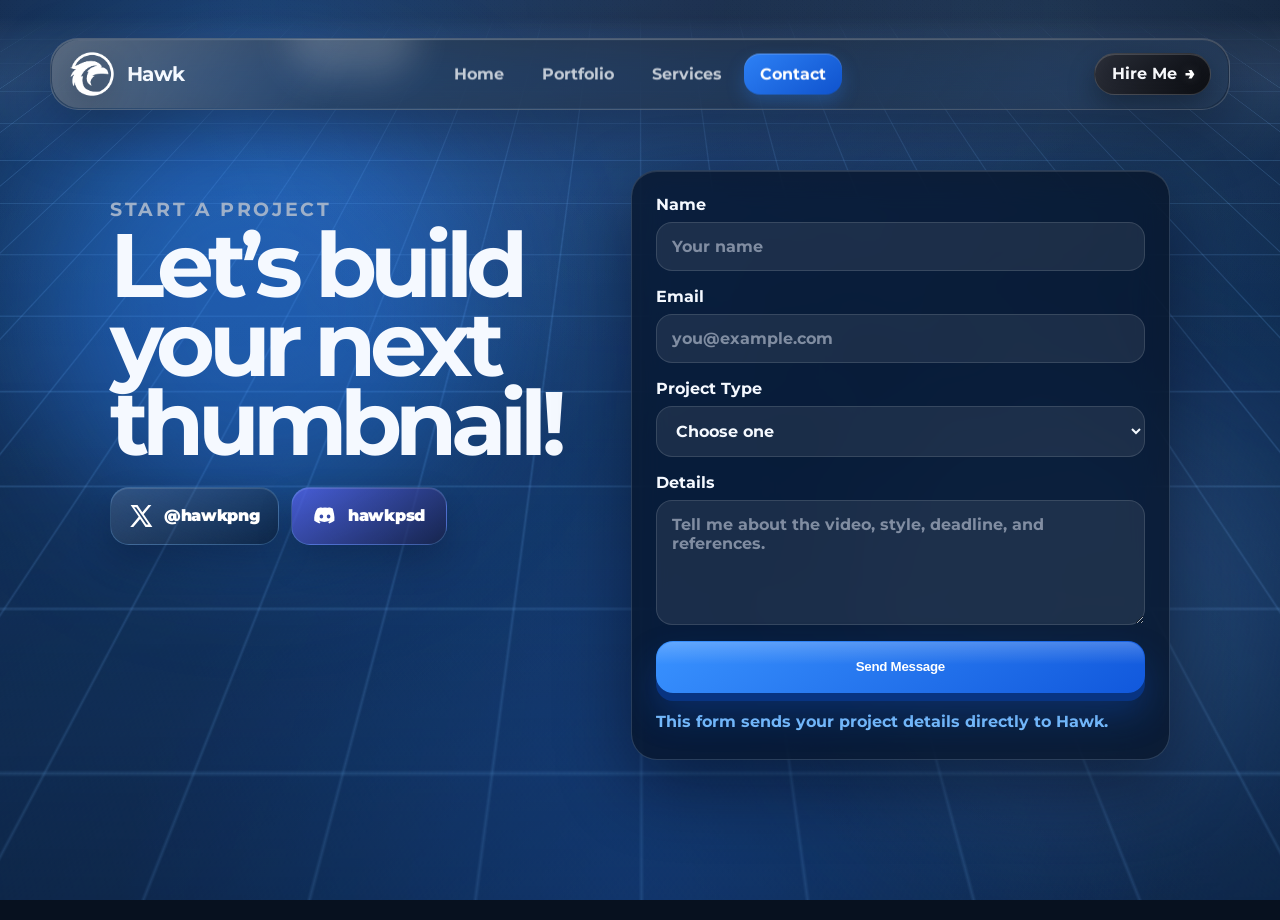
==== contact/index.html @ 8233f6b5 "Removed .html from links" ====
<!DOCTYPE html>
<html lang="en">
<head>
  <meta charset="UTF-8" />
  <meta name="viewport" content="width=device-width, initial-scale=1.0" />
  <title>Contact — Hawk</title>
  <link rel="preconnect" href="https://fonts.googleapis.com">
  <link rel="preconnect" href="https://fonts.gstatic.com" crossorigin>
  <link href="https://fonts.googleapis.com/css2?family=Montserrat:wght@700;800;900&display=swap" rel="stylesheet">
    <link rel="icon" type="image/png" sizes="32x32" href="/favicon.png" />
  <link rel="icon" href="/favicon.ico" />
  <link rel="apple-touch-icon" href="/apple-touch-icon.png" />
  <link rel="stylesheet" href="/styles.css" />
</head>
<body>
  <div class="grid-bg"><div class="grid-plane"></div><div class="glow glow-a"></div><div class="glow glow-b"></div></div>
  <header class="nav liquid-glass">
    <a href="/" class="brand"><span class="logo-shell"><img src="/hawk-logo.png" alt="Hawk logo"></span><span>Hawk</span></a>
    <nav class="nav-links"><a href="/">Home</a><a href="/portfolio/">Portfolio</a><a href="/services/">Services</a><a href="/contact/" class="active">Contact</a></nav>
    <a class="nav-hire" href="/contact/"><span>Hire Me</span><span class="nav-hire-arrow">→</span></a>
  </header>
  <main class="page page-enter narrow">
    <section class="contact-layout">
      <div class="page-heading contact-copy">
        <p class="eyebrow">Start a Project</p>
        <h1>Let’s build your next thumbnail!</h1>
        <p>Use the form, or contact me directly on Twitter/X or Discord. For faster project requests, include the video idea, deadline, references, and the thumbnail style you want.</p>
        <div class="social-actions icon-actions">
          <a class="social-btn icon-social social-handle twitter-btn" href="https://x.com/hawkpng" target="_blank" rel="noopener" aria-label="Open Hawk on X / Twitter: @hawkpng" title="@hawkpng">
            <svg class="app-icon" viewBox="0 0 24 24" aria-hidden="true"><path d="M14.7 10.3 22.4 1h-3.1l-6 7.2L8.5 1H1.6l8.1 11.8L1.2 23h3.1l6.8-8.1 5.4 8.1h6.9l-8.7-12.7Zm-2.4 2.9-1.3-1.9L5.2 3.3h2.1l4.7 6.7 1.3 1.8 6.1 8.8h-2.1l-5-7.4Z"/></svg>
            <span><span>@hawkpng</span></span>
          </a>
          <button class="social-btn icon-social social-handle discord-btn discord-copy" type="button" data-copy-discord="hawkpsd" aria-label="Copy Hawk Discord username: hawkpsd" title="hawkpsd">
            <svg class="app-icon" viewBox="0 0 24 24" aria-hidden="true"><path d="M19.7 4.6A17.4 17.4 0 0 0 15.4 3l-.2.4c1.5.4 2.2 1 2.2 1s-1.9-1-5.4-1-5.4 1-5.4 1 .8-.6 2.2-1L8.6 3a17.4 17.4 0 0 0-4.3 1.6C1.6 8.7.9 12.8 1.3 16.8A17.5 17.5 0 0 0 6.5 19.5l1.1-1.5c-.6-.2-1.2-.5-1.7-.9l.4-.3c3.3 1.5 6.9 1.5 10.1 0l.4.3c-.5.4-1.1.7-1.7.9l1.1 1.5a17.5 17.5 0 0 0 5.2-2.7c.5-4.7-.8-8.7-1.7-12.2ZM8.4 14.5c-1 0-1.8-.9-1.8-2s.8-2 1.8-2 1.8.9 1.8 2-.8 2-1.8 2Zm7.2 0c-1 0-1.8-.9-1.8-2s.8-2 1.8-2 1.8.9 1.8 2-.8 2-1.8 2Z"/></svg>
            <span><span class="social-label"><span>hawkpsd</span></span></span>
          </button>
        </div>
      </div>
      <form class="contact-form" action="https://formsubmit.co/haydenayotte1313@gmail.com" method="POST">
        <input type="hidden" name="_subject" value="New thumbnail project request from Hawk portfolio">
        <input type="hidden" name="_captcha" value="false">
        <input type="hidden" name="_template" value="table">
        <label>Name<input required name="name" type="text" placeholder="Your name"></label>
        <label>Email<input required name="email" type="email" placeholder="you@example.com"></label>
        <label>Project Type<select required name="project_type"><option value="">Choose one</option><option>Single thumbnail</option><option>Thumbnail pack</option><option>Monthly work</option></select></label>
        <label>Details<textarea required name="details" rows="5" placeholder="Tell me about the video, style, deadline, and references."></textarea></label>
        <button class="btn btn-primary" type="submit"><span>Send Message</span></button>
        <p class="form-note" id="formNote">This form sends your project details directly to Hawk.</p>
      </form>
    </section>
  </main>
  <script src="/script.js"></script>
</body>
</html>
---- styles.css ----
:root {
  --bg: #171b22;
  --bg-2: #20252e;
  --panel: rgba(35, 41, 52, 0.72);
  --panel-strong: rgba(29, 34, 43, 0.88);
  --blue: #2f86ff;
  --blue-light: #78b7ff;
  --blue-dark: #0f55d4;
  --text: #f6f8fb;
  --muted: #a8b2c3;
  --line: rgba(151, 195, 255, 0.14);
  --glass-line: rgba(255, 255, 255, 0.20);
  --shadow: 0 24px 70px rgba(0, 0, 0, 0.38);
}

* { box-sizing: border-box; }
html { scroll-behavior: smooth; }
body {
  margin: 0;
  min-height: 100vh;
  font-family: "Coolvetica", "Space Grotesk", "Helvetica Neue", Arial, sans-serif;
  color: var(--text);
  background: var(--bg);
  overflow-x: hidden;
}

a { color: inherit; text-decoration: none; }

.grid-bg {
  position: fixed;
  inset: 0;
  z-index: -3;
  overflow: hidden;
  background:
    radial-gradient(circle at 18% 12%, rgba(47,134,255,.26), transparent 30%),
    radial-gradient(circle at 82% 8%, rgba(120,183,255,.12), transparent 24%),
    linear-gradient(180deg, #222831 0%, #171b22 50%, #11141a 100%);
}
.grid-bg::after {
  content: "";
  position: absolute;
  inset: 0;
  background: radial-gradient(circle at 50% 0%, rgba(255,255,255,.10), transparent 45%);
  pointer-events: none;
}
.grid-plane {
  position: absolute;
  left: -20%;
  right: -20%;
  top: 8%;
  height: 120vh;
  transform: perspective(760px) rotateX(61deg) translateY(-12%);
  transform-origin: top;
  background-image:
    linear-gradient(rgba(120, 183, 255, .16) 1.5px, transparent 1.5px),
    linear-gradient(90deg, rgba(120, 183, 255, .16) 1.5px, transparent 1.5px);
  background-size: 56px 56px;
  filter: drop-shadow(0 22px 16px rgba(47, 134, 255, .16));
  animation: gridFlow 7.5s linear infinite;
  mask-image: linear-gradient(to bottom, transparent 0%, black 14%, black 74%, transparent 100%);
}
.grid-plane::before {
  content: "";
  position: absolute;
  inset: 0;
  background: linear-gradient(180deg, rgba(255,255,255,.14), transparent 26%, rgba(47,134,255,.10) 62%, transparent);
  mix-blend-mode: screen;
}
.grid-plane::after {
  content: "";
  position: absolute;
  inset: 0;
  background: linear-gradient(90deg, transparent, rgba(47,134,255,.26), transparent);
  animation: scan 5.5s ease-in-out infinite;
}
.glow {
  position: absolute;
  width: 440px;
  height: 440px;
  border-radius: 999px;
  filter: blur(70px);
  opacity: .44;
  animation: floatGlow 8s ease-in-out infinite alternate;
}
.glow-a { left: 3%; top: 10%; background: rgba(47,134,255,.38); }
.glow-b { right: 0%; bottom: 8%; background: rgba(120,183,255,.18); animation-delay: -2s; }

.nav {
  width: min(1180px, calc(100% - 36px));
  min-height: 72px;
  margin: 20px auto 0;
  padding: 12px 18px;
  display: flex;
  align-items: center;
  position: sticky;
  top: 18px;
  z-index: 10;
  border-radius: 28px;
  overflow: hidden;
}
.liquid-glass {
  background:
    linear-gradient(135deg, rgba(255,255,255,.18), rgba(255,255,255,.06)),
    rgba(31, 37, 48, .62);
  border: 1px solid rgba(255,255,255,.18);
  box-shadow:
    0 22px 54px rgba(0,0,0,.32),
    inset 0 1px 1px rgba(255,255,255,.28),
    inset 0 -1px 0 rgba(255,255,255,.08);
  backdrop-filter: blur(24px) saturate(160%);
  -webkit-backdrop-filter: blur(24px) saturate(160%);
}
.liquid-glass::before {
  content: "";
  position: absolute;
  inset: 1px;
  border-radius: 27px;
  background: linear-gradient(120deg, rgba(255,255,255,.22), transparent 26%, transparent 62%, rgba(120,183,255,.13));
  pointer-events: none;
}
.liquid-glass::after {
  content: "";
  position: absolute;
  width: 130px;
  height: 80px;
  left: 20%;
  top: -42px;
  border-radius: 999px;
  background: rgba(255,255,255,.18);
  filter: blur(18px);
  pointer-events: none;
}
.brand {
  display: flex;
  align-items: center;
  gap: 12px;
  font-weight: 700;
  font-size: 1.22rem;
  letter-spacing: -.035em;
  position: relative;
  z-index: 2;
}
.logo-shell {
  width: 45px;
  height: 45px;
  display: grid;
  place-items: center;
  border-radius: 16px;
  background: linear-gradient(145deg, #262d39, #11151c);
  box-shadow: 0 9px 0 #080a0e, 0 18px 30px rgba(0,0,0,.28), inset 0 1px 0 rgba(255,255,255,.14);
  overflow: hidden;
  flex: 0 0 auto;
}
.logo-shell img {
  width: 86%;
  height: 86%;
  object-fit: contain;
  display: block;
}
.nav-links {
  position: absolute;
  left: 50%;
  top: 50%;
  transform: translate(-50%, -50%);
  display: flex;
  gap: 6px;
  align-items: center;
  z-index: 2;
}
.nav-links a {
  padding: 11px 16px;
  border-radius: 16px;
  color: rgba(246,248,251,.76);
  font-weight: 700;
  transition: transform .25s ease, background .25s ease, color .25s ease, box-shadow .25s ease;
}
.nav-links a:hover {
  transform: translateY(-2px);
  background: rgba(255,255,255,.10);
  color: white;
  box-shadow: inset 0 0 0 1px rgba(255,255,255,.08);
}
.nav-links a.active {
  background: linear-gradient(145deg, rgba(47,134,255,.95), rgba(15,85,212,.95));
  color: white;
  box-shadow: 0 8px 18px rgba(47,134,255,.26), inset 0 1px 0 rgba(255,255,255,.22);
}

.page { width: min(1180px, calc(100% - 36px)); margin: 0 auto; padding: 78px 0 70px; }
.narrow { width: min(1060px, calc(100% - 36px)); }
.page-enter { animation: pageIn .65s ease both; }
.hero { display: grid; grid-template-columns: 1.05fr .95fr; gap: 54px; align-items: center; min-height: calc(100vh - 170px); }
.eyebrow { color: var(--blue-light); text-transform: uppercase; letter-spacing: .14em; font-size: .8rem; font-weight: 700; margin: 0 0 14px; }
h1 { font-size: clamp(3.3rem, 7vw, 6.9rem); line-height: .88; letter-spacing: -.075em; margin: 0; max-width: 820px; }
h2 { font-size: clamp(2rem, 4vw, 3.5rem); line-height: .9; letter-spacing: -.06em; margin: 0; }
.hero-text, .page-heading p { font-size: 1.18rem; line-height: 1.7; color: var(--muted); max-width: 640px; margin: 24px 0 0; }
.button-row { display: flex; gap: 16px; flex-wrap: wrap; margin-top: 34px; }
.btn {
  border: 0;
  cursor: pointer;
  display: inline-flex;
  align-items: center;
  justify-content: center;
  min-height: 52px;
  padding: 0 22px;
  border-radius: 17px;
  font-weight: 700;
  letter-spacing: -.02em;
  transform: translateY(0);
  transition: transform .16s ease, box-shadow .16s ease, filter .16s ease;
  position: relative;
  user-select: none;
}
.btn span { transform: translateY(-1px); }
.btn-primary { background: linear-gradient(145deg, #3992ff, #1158dc); color: white; box-shadow: 0 8px 0 #083482, 0 20px 35px rgba(18,79,191,.34); }
.btn-secondary { background: linear-gradient(145deg, #3a424f, #171b22); color: white; box-shadow: 0 8px 0 #080a0e, 0 20px 35px rgba(0,0,0,.28); }
.btn:hover { transform: translateY(-4px); filter: brightness(1.06); }
.btn:active { transform: translateY(4px); box-shadow: 0 3px 0 #083482, 0 9px 18px rgba(18,79,191,.2); }
.btn-secondary:active { box-shadow: 0 3px 0 #080a0e, 0 9px 18px rgba(0,0,0,.2); }

.hero-card, .glass-card, .thumb-card, .price-card, .contact-form, .youtube-feed {
  background: var(--panel);
  border: 1px solid var(--glass-line);
  box-shadow: var(--shadow), inset 0 1px 0 rgba(255,255,255,.12);
  backdrop-filter: blur(18px) saturate(140%);
  -webkit-backdrop-filter: blur(18px) saturate(140%);
}
.hero-card { border-radius: 34px; padding: 18px; transform-style: preserve-3d; animation: cardFloat 5s ease-in-out infinite; }
.preview-window { border-radius: 24px; overflow: hidden; background: #11141a; box-shadow: inset 0 0 0 1px rgba(255,255,255,.08); }
.preview-topbar { display: flex; gap: 7px; padding: 13px; background: rgba(255,255,255,.06); }
.preview-topbar span { width: 10px; height: 10px; border-radius: 50%; background: rgba(255,255,255,.26); }
.thumbnail-mock { height: 330px; position: relative; overflow: hidden; background: radial-gradient(circle at 70% 28%, #6fb1ff 0 18%, transparent 19%), linear-gradient(135deg, #1b2533, #2878ff); }
.mock-subject { position: absolute; right: 42px; top: 54px; font-size: 4.7rem; font-weight: 700; color: white; letter-spacing: -.09em; text-shadow: 0 12px 0 rgba(0,0,0,.18); transform: rotate(-5deg); }
.mock-burst { position: absolute; left: -50px; bottom: -70px; width: 250px; height: 250px; border-radius: 50%; background: #fff; box-shadow: 0 0 0 24px rgba(255,255,255,.16); }
.mock-title { position: absolute; left: 28px; right: 28px; bottom: 24px; padding: 16px; border-radius: 18px; background: rgba(255,255,255,.92); font-size: 2.4rem; font-weight: 700; letter-spacing: -.07em; color: #10151d; }
.stats { display: grid; grid-template-columns: repeat(3, 1fr); gap: 10px; margin-top: 14px; }
.stats div { padding: 14px; border-radius: 18px; background: rgba(255,255,255,.08); box-shadow: inset 0 0 0 1px rgba(255,255,255,.07); }
.stats strong { display: block; font-size: 1.25rem; }
.stats span { color: var(--muted); font-size: .85rem; }

.youtube-feed {
  border-radius: 32px;
  padding: 22px;
  margin: 6px 0 34px;
  background: rgba(22, 26, 34, .72);
}
.feed-head { display: flex; justify-content: space-between; gap: 20px; align-items: end; margin-bottom: 18px; }
.mini-link { color: var(--blue-light); font-weight: 700; padding: 10px 13px; border-radius: 999px; background: rgba(47,134,255,.10); transition: transform .2s ease, background .2s ease; }
.mini-link:hover { transform: translateY(-2px); background: rgba(47,134,255,.18); }
.feed-tabs { display: flex; gap: 10px; overflow-x: auto; padding-bottom: 16px; }
.feed-tabs span { white-space: nowrap; padding: 9px 14px; border-radius: 999px; background: rgba(255,255,255,.08); color: rgba(246,248,251,.82); font-weight: 700; font-size: .92rem; }
.feed-tabs span.active { background: white; color: #11141a; }
.video-grid { display: grid; grid-template-columns: repeat(3, 1fr); gap: 20px 16px; }
.video-card { min-width: 0; transition: transform .22s ease; }
.video-card:hover { transform: translateY(-6px); }
.yt-thumb {
  aspect-ratio: 16 / 9;
  border-radius: 18px;
  position: relative;
  overflow: hidden;
  display: flex;
  align-items: end;
  padding: 18px;
  font-size: 2rem;
  font-weight: 700;
  letter-spacing: -.06em;
  box-shadow: 0 18px 35px rgba(0,0,0,.28), inset 0 0 0 1px rgba(255,255,255,.12);
}
.yt-thumb::before { content: ""; position: absolute; inset: 0; background: radial-gradient(circle at 75% 18%, rgba(255,255,255,.42), transparent 20%); }
.yt-thumb span { position: relative; z-index: 1; text-shadow: 0 8px 24px rgba(0,0,0,.34); }
.yt-thumb small { position: absolute; right: 10px; bottom: 9px; z-index: 2; background: rgba(0,0,0,.78); color: white; border-radius: 7px; padding: 4px 6px; font-size: .74rem; letter-spacing: 0; }
.video-card h3 { margin: 11px 0 2px; font-size: 1.02rem; line-height: 1.2; letter-spacing: -.03em; }
.video-card p { margin: 0; color: var(--muted); font-size: .92rem; }
.yt-1, .thumb-1 { background: linear-gradient(135deg, #18202b, #2878ff); }
.yt-2, .thumb-2 { background: linear-gradient(135deg, #2878ff, #78b2ff); }
.yt-3, .thumb-3 { background: linear-gradient(135deg, #272d38, #5d6d86); }
.yt-4, .thumb-4 { background: linear-gradient(135deg, #0f49b8, #36a8ff); }
.yt-5, .thumb-5 { background: linear-gradient(135deg, #1d222c, #edf4ff); }
.yt-6, .thumb-6 { background: linear-gradient(135deg, #2f3848, #2878ff); }

.section { padding: 10px 0 40px; }
.cards-3, .pricing-grid { display: grid; grid-template-columns: repeat(3, 1fr); gap: 18px; }
.glass-card, .price-card, .thumb-card, .contact-form { border-radius: 26px; padding: 24px; transition: transform .25s ease, box-shadow .25s ease; }
.glass-card:hover, .thumb-card:hover, .price-card:hover { transform: translateY(-8px); box-shadow: 0 30px 70px rgba(0,0,0,.38); }
h3 { margin: 0 0 10px; font-size: 1.35rem; letter-spacing: -.04em; }
p { line-height: 1.65; }
.glass-card p, .thumb-card p, .price-card li { color: var(--muted); }

.page-heading { margin-bottom: 34px; }
.page-heading h1 { font-size: clamp(3rem, 7vw, 5.7rem); }
.portfolio-grid { display: grid; grid-template-columns: repeat(3, 1fr); gap: 18px; }
.thumb-card { padding: 12px; background: rgba(26,31,40,.76); }
.thumb-card h3, .thumb-card p { margin-left: 10px; margin-right: 10px; }
.thumb { height: 190px; border-radius: 20px; display: flex; align-items: end; padding: 18px; overflow: hidden; position: relative; color: white; font-size: 2rem; font-weight: 700; letter-spacing: -.06em; }
.thumb::after { content: ""; position: absolute; inset: 0; background: radial-gradient(circle at 75% 20%, rgba(255,255,255,.42), transparent 22%); }
.thumb span { position: relative; z-index: 1; text-shadow: 0 6px 20px rgba(0,0,0,.28); }
.price-card { position: relative; display: flex; flex-direction: column; gap: 14px; }
.price-card.featured { transform: translateY(-10px); border-color: rgba(47,134,255,.46); }
.price { font-size: 2.2rem; font-weight: 700; margin: 0; letter-spacing: -.05em; }
ul { padding-left: 20px; margin: 0; line-height: 2; }
.tag { position: absolute; top: 18px; right: 18px; background: rgba(47,134,255,.16); color: var(--blue-light); padding: 8px 11px; border-radius: 999px; font-size: .8rem; font-weight: 700; }
.contact-layout { display: grid; grid-template-columns: .95fr 1.05fr; gap: 34px; align-items: start; }
.contact-link { display: inline-flex; margin-top: 24px; color: var(--blue-light); font-weight: 700; }
.contact-form { display: grid; gap: 16px; }
label { display: grid; gap: 8px; font-weight: 700; }
input, textarea, select { width: 100%; border: 1px solid rgba(255,255,255,.12); border-radius: 16px; padding: 14px 15px; font: inherit; color: var(--text); outline: none; background: rgba(255,255,255,.08); transition: border .2s ease, box-shadow .2s ease, transform .2s ease; }
input::placeholder, textarea::placeholder { color: rgba(168,178,195,.72); }
option { color: #171b22; }
input:focus, textarea:focus, select:focus { border-color: rgba(47,134,255,.62); box-shadow: 0 0 0 5px rgba(47,134,255,.13); transform: translateY(-1px); }
.form-note { margin: 0; color: var(--blue-light); font-weight: 700; }

@keyframes gridFlow { from { background-position: 0 0; } to { background-position: 0 56px; } }
@keyframes scan { 0%,100% { transform: translateX(-35%); opacity: .32; } 50% { transform: translateX(35%); opacity: .9; } }
@keyframes floatGlow { from { transform: translate3d(0,0,0) scale(1); } to { transform: translate3d(28px,-18px,0) scale(1.08); } }
@keyframes pageIn { from { opacity: 0; transform: translateY(18px) scale(.985); } to { opacity: 1; transform: translateY(0) scale(1); } }
@keyframes cardFloat { 0%,100% { transform: translateY(0) rotateX(0deg) rotateY(0deg); } 50% { transform: translateY(-12px) rotateX(2deg) rotateY(-2deg); } }

@media (max-width: 960px) {
  .nav { align-items: stretch; gap: 14px; flex-direction: column; }
  .nav-links { position: relative; left: auto; top: auto; transform: none; justify-content: center; flex-wrap: wrap; }
  .brand { justify-content: center; }
  .hero, .contact-layout { grid-template-columns: 1fr; }
  .cards-3, .pricing-grid, .portfolio-grid, .video-grid { grid-template-columns: 1fr; }
  .price-card.featured { transform: none; }
  h1 { font-size: clamp(3.1rem, 15vw, 5rem); }
  .feed-head { align-items: start; flex-direction: column; }
}

/* Hawk refresh: Proxima-style type, cleaner logo, minimal hero, subtle motion */
:root {
  --font-main: "Proxima Nova Black", "Proxima Nova", "Montserrat", "Avenir Next", "Helvetica Neue", Arial, sans-serif;
}

body {
  font-family: var(--font-main);
  font-weight: 800;
}

p, input, textarea, select, option, li, .video-card p, .glass-card p, .thumb-card p, .price-card li, .hero-text, .page-heading p {
  font-weight: 700;
}

.logo-shell {
  width: 46px;
  height: 46px;
  border-radius: 0;
  background: transparent;
  box-shadow: none;
  overflow: visible;
  transition: transform .28s cubic-bezier(.2,.8,.2,1), filter .28s ease;
}

.logo-shell img {
  width: 100%;
  height: 100%;
  object-fit: contain;
  border-radius: 0;
  filter: drop-shadow(0 10px 18px rgba(0,0,0,.34));
}

.brand:hover .logo-shell {
  transform: translateY(-2px) rotate(-3deg) scale(1.05);
  filter: drop-shadow(0 0 18px rgba(47,134,255,.28));
}

.nav {
  animation: navDrop .7s cubic-bezier(.2,.8,.2,1) both;
}

.nav-links a {
  position: relative;
  overflow: hidden;
}

.nav-links a::after {
  content: "";
  position: absolute;
  inset: auto 14px 7px;
  height: 2px;
  border-radius: 99px;
  background: rgba(120,183,255,.85);
  transform: scaleX(0);
  transform-origin: center;
  transition: transform .25s ease;
}

.nav-links a:hover::after { transform: scaleX(1); }
.nav-links a.active::after { display: none; }

.hero-minimal {
  min-height: calc(100vh - 124px);
  display: grid;
  place-items: center;
  grid-template-columns: 1fr;
  text-align: center;
  padding: 40px 0 72px;
}

.hero-center {
  display: grid;
  place-items: center;
  gap: clamp(34px, 7vh, 72px);
}

.hero-name {
  font-size: clamp(6rem, 22vw, 17rem);
  line-height: .76;
  letter-spacing: -.105em;
  margin: 0;
  text-shadow:
    0 1px 0 rgba(255,255,255,.18),
    0 18px 50px rgba(0,0,0,.42),
    0 0 46px rgba(47,134,255,.16);
  animation: heroNameIn .95s cubic-bezier(.2,.8,.2,1) both, heroBreath 4.5s ease-in-out infinite .95s;
  position: relative;
}

.hero-name::after {
  content: "";
  position: absolute;
  left: 8%;
  right: 14%;
  bottom: -18px;
  height: 6px;
  border-radius: 99px;
  background: linear-gradient(90deg, transparent, rgba(47,134,255,.85), rgba(120,183,255,.7), transparent);
  filter: blur(.2px) drop-shadow(0 0 16px rgba(47,134,255,.45));
  transform-origin: center;
  animation: underlineSweep 2.5s ease-in-out infinite;
}

.scroll-arrow {
  width: clamp(58px, 8vw, 82px);
  height: clamp(92px, 12vw, 128px);
  display: grid;
  place-items: center;
  position: relative;
  border-radius: 999px;
  background:
    linear-gradient(145deg, rgba(255,255,255,.12), rgba(255,255,255,.04)),
    rgba(31,37,48,.46);
  border: 1px solid rgba(255,255,255,.14);
  box-shadow: 0 22px 48px rgba(0,0,0,.26), inset 0 1px 0 rgba(255,255,255,.18);
  backdrop-filter: blur(18px) saturate(150%);
  -webkit-backdrop-filter: blur(18px) saturate(150%);
  animation: arrowFloat 1.85s ease-in-out infinite;
  transition: transform .22s ease, box-shadow .22s ease, border-color .22s ease;
}

.scroll-arrow:hover {
  transform: translateY(-5px) scale(1.04);
  border-color: rgba(120,183,255,.44);
  box-shadow: 0 28px 58px rgba(0,0,0,.30), 0 0 34px rgba(47,134,255,.18), inset 0 1px 0 rgba(255,255,255,.24);
}

.scroll-arrow:active { transform: translateY(4px) scale(.98); }

.arrow-line {
  position: absolute;
  top: 20px;
  width: 4px;
  height: 54%;
  border-radius: 99px;
  background: linear-gradient(180deg, rgba(120,183,255,.18), rgba(120,183,255,1));
  box-shadow: 0 0 18px rgba(47,134,255,.5);
}

.arrow-head {
  position: absolute;
  bottom: 22px;
  width: 26px;
  height: 26px;
  border-right: 4px solid rgba(120,183,255,1);
  border-bottom: 4px solid rgba(120,183,255,1);
  transform: rotate(45deg);
  filter: drop-shadow(0 0 10px rgba(47,134,255,.45));
}

.youtube-feed {
  scroll-margin-top: 118px;
  transform: translateZ(0);
  position: relative;
  overflow: hidden;
}

.youtube-feed::before {
  content: "";
  position: absolute;
  inset: 0;
  background: linear-gradient(115deg, transparent 0 35%, rgba(255,255,255,.065) 48%, transparent 62% 100%);
  transform: translateX(-120%);
  animation: feedSheen 6.5s ease-in-out infinite 1.2s;
  pointer-events: none;
}

.video-card, .glass-card, .thumb-card, .price-card, .contact-form {
  will-change: transform;
}

.video-card:hover .yt-thumb, .thumb-card:hover .thumb {
  transform: scale(1.018);
  filter: saturate(1.08) brightness(1.04);
}

.yt-thumb, .thumb {
  transition: transform .28s cubic-bezier(.2,.8,.2,1), filter .28s ease, box-shadow .28s ease;
}

.yt-thumb::after, .thumb::before {
  content: "";
  position: absolute;
  inset: 0;
  background: linear-gradient(120deg, transparent 10%, rgba(255,255,255,.18), transparent 40%);
  transform: translateX(-115%);
  transition: transform .55s ease;
  z-index: 1;
  pointer-events: none;
}

.video-card:hover .yt-thumb::after, .thumb-card:hover .thumb::before { transform: translateX(115%); }

.reveal {
  opacity: 0;
  transform: translateY(22px) scale(.985);
  transition: opacity .65s ease, transform .65s cubic-bezier(.2,.8,.2,1);
}

.reveal.in-view {
  opacity: 1;
  transform: translateY(0) scale(1);
}

.btn::before {
  content: "";
  position: absolute;
  inset: 1px;
  border-radius: 16px;
  background: linear-gradient(180deg, rgba(255,255,255,.28), transparent 45%);
  opacity: .75;
  pointer-events: none;
}

@keyframes navDrop {
  from { opacity: 0; transform: translateY(-18px) scale(.985); }
  to { opacity: 1; transform: translateY(0) scale(1); }
}

@keyframes heroNameIn {
  from { opacity: 0; transform: translateY(28px) scale(.96); filter: blur(10px); }
  to { opacity: 1; transform: translateY(0) scale(1); filter: blur(0); }
}

@keyframes heroBreath {
  0%, 100% { transform: translateY(0); }
  50% { transform: translateY(-8px); }
}

@keyframes underlineSweep {
  0%, 100% { transform: scaleX(.68); opacity: .55; }
  50% { transform: scaleX(1); opacity: 1; }
}

@keyframes arrowFloat {
  0%, 100% { translate: 0 0; }
  50% { translate: 0 12px; }
}

@keyframes feedSheen {
  0%, 58%, 100% { transform: translateX(-120%); opacity: 0; }
  68% { opacity: 1; }
  86% { transform: translateX(120%); opacity: 0; }
}

@media (max-width: 960px) {
  .logo-shell { width: 42px; height: 42px; }
  .hero-minimal { min-height: calc(100vh - 178px); padding-top: 28px; }
  .hero-name { font-size: clamp(5.4rem, 24vw, 10rem); letter-spacing: -.095em; }
  .scroll-arrow { height: 92px; }
}

@media (prefers-reduced-motion: reduce) {
  *, *::before, *::after {
    animation-duration: .01ms !important;
    animation-iteration-count: 1 !important;
    scroll-behavior: auto !important;
    transition-duration: .01ms !important;
  }
}

/* Navy polish + filterable portfolio + smoother page transitions */
:root {
  --bg: #07111f;
  --bg-2: #0b1830;
  --panel: rgba(9, 20, 38, 0.76);
  --panel-strong: rgba(6, 14, 28, 0.9);
  --blue: #2d8cff;
  --blue-light: #7cc1ff;
  --blue-dark: #0d4ec4;
  --text: #f5f9ff;
  --muted: #9eb0c9;
  --line: rgba(124, 193, 255, 0.16);
  --glass-line: rgba(188, 219, 255, 0.18);
  --shadow: 0 24px 72px rgba(0, 5, 16, 0.48);
}

body {
  background: var(--bg);
}

.grid-bg {
  background:
    radial-gradient(circle at 18% 12%, rgba(45,140,255,.34), transparent 32%),
    radial-gradient(circle at 82% 8%, rgba(124,193,255,.14), transparent 25%),
    radial-gradient(circle at 50% 105%, rgba(10,67,156,.38), transparent 46%),
    linear-gradient(180deg, #0d1d36 0%, #081423 48%, #050b16 100%);
}

.grid-bg::after {
  background:
    radial-gradient(circle at 50% 0%, rgba(118,174,255,.14), transparent 42%),
    linear-gradient(180deg, rgba(255,255,255,.025), transparent 42%, rgba(0,0,0,.22));
}

.grid-plane {
  background-image:
    linear-gradient(rgba(124, 193, 255, .19) 1.5px, transparent 1.5px),
    linear-gradient(90deg, rgba(124, 193, 255, .19) 1.5px, transparent 1.5px);
  filter: drop-shadow(0 22px 18px rgba(45, 140, 255, .18));
}

.liquid-glass {
  background:
    linear-gradient(135deg, rgba(218,237,255,.15), rgba(255,255,255,.045)),
    rgba(7, 18, 35, .68);
  box-shadow:
    0 22px 58px rgba(0,5,16,.42),
    inset 0 1px 1px rgba(255,255,255,.24),
    inset 0 -1px 0 rgba(124,193,255,.08);
}

.hero-minimal {
  align-items: start;
  padding-top: clamp(58px, 11vh, 112px);
  padding-bottom: 92px;
}

.hero-center {
  transform: translateY(-4vh);
}

.hero-name {
  text-shadow:
    0 1px 0 rgba(255,255,255,.14),
    0 22px 54px rgba(0,5,16,.56),
    0 0 58px rgba(45,140,255,.22);
}

.scroll-arrow {
  width: clamp(54px, 7vw, 76px);
  height: clamp(88px, 11vw, 118px);
  background: transparent;
  border: 0;
  box-shadow: none;
  backdrop-filter: none;
  -webkit-backdrop-filter: none;
  overflow: visible;
  isolation: isolate;
  animation: arrowFloat 1.85s ease-in-out infinite, arrowChargePulse 2.4s ease-in-out infinite;
}

.scroll-arrow::before {
  content: "";
  position: absolute;
  inset: 0;
  border-radius: 999px;
  background: conic-gradient(from 180deg, transparent 0deg, rgba(45,140,255,.15) 80deg, rgba(124,193,255,.95) 125deg, transparent 165deg, transparent 360deg);
  filter: blur(.2px) drop-shadow(0 0 18px rgba(45,140,255,.36));
  mask: radial-gradient(farthest-side, transparent calc(100% - 5px), #000 calc(100% - 4px));
  animation: arrowChargeSpin 1.55s linear infinite;
  opacity: .95;
}

.scroll-arrow::after {
  content: "";
  position: absolute;
  top: 12%;
  left: 50%;
  width: 5px;
  height: 0%;
  transform: translateX(-50%);
  border-radius: 999px;
  background: linear-gradient(180deg, transparent, rgba(124,193,255,.9), white);
  filter: drop-shadow(0 0 12px rgba(45,140,255,.75));
  animation: arrowLoad 1.55s cubic-bezier(.2,.8,.2,1) infinite;
}

.scroll-arrow:hover {
  box-shadow: none;
  border-color: transparent;
  transform: translateY(-5px) scale(1.06);
}

.arrow-line {
  top: 20px;
  width: 4px;
  height: 51%;
  background: linear-gradient(180deg, rgba(124,193,255,.12), rgba(124,193,255,.96));
  box-shadow: none;
  animation: arrowLineGlow 1.55s ease-in-out infinite;
}

.arrow-head {
  bottom: 22px;
  border-right-color: rgba(124,193,255,1);
  border-bottom-color: rgba(124,193,255,1);
  filter: drop-shadow(0 0 9px rgba(45,140,255,.58));
}

.youtube-feed, .thumb-card, .glass-card, .price-card, .contact-form {
  background: rgba(8, 19, 36, .76);
}

.feed-tabs { align-items: center; }

.feed-tab {
  appearance: none;
  border: 0;
  cursor: pointer;
  white-space: nowrap;
  padding: 10px 15px;
  border-radius: 999px;
  color: rgba(245,249,255,.84);
  font: inherit;
  font-size: .92rem;
  font-weight: 900;
  background: rgba(255,255,255,.075);
  box-shadow: inset 0 0 0 1px rgba(255,255,255,.07);
  transition: transform .2s cubic-bezier(.2,.8,.2,1), background .2s ease, color .2s ease, box-shadow .2s ease;
}

.feed-tab:hover {
  transform: translateY(-2px);
  background: rgba(45,140,255,.16);
  box-shadow: inset 0 0 0 1px rgba(124,193,255,.22), 0 10px 22px rgba(0,5,16,.18);
}

.feed-tab.active {
  color: #041026;
  background: linear-gradient(145deg, #ffffff, #84c8ff);
  box-shadow: 0 10px 22px rgba(45,140,255,.22), inset 0 1px 0 rgba(255,255,255,.7);
}

.video-grid.is-filtering .video-card {
  transition: opacity .24s ease, transform .24s cubic-bezier(.2,.8,.2,1), filter .24s ease;
}

.video-card.is-hiding {
  opacity: 0;
  transform: scale(.94) translateY(10px);
  filter: blur(5px);
  pointer-events: none;
}

.video-card.is-hidden {
  display: none;
}

.video-card.is-showing {
  animation: cardFilterIn .42s cubic-bezier(.2,.8,.2,1) both;
}

.page-transition {
  position: fixed;
  inset: 0;
  z-index: 999;
  pointer-events: none;
  background:
    radial-gradient(circle at var(--x, 50%) var(--y, 50%), rgba(124,193,255,.28), transparent 0 22%, rgba(45,140,255,.12) 34%, transparent 48%),
    linear-gradient(135deg, #07111f, #0b2146 52%, #020711);
  clip-path: circle(0% at var(--x, 50%) var(--y, 50%));
  opacity: 0;
}

.page-transition.is-active {
  opacity: 1;
  animation: transitionBloom .48s cubic-bezier(.76,0,.24,1) forwards;
}

body.page-leaving .page,
body.page-leaving .nav {
  transform: translateY(-10px) scale(.985);
  opacity: 0;
  filter: blur(8px);
  transition: transform .42s cubic-bezier(.76,0,.24,1), opacity .36s ease, filter .36s ease;
}

body::before {
  content: "";
  position: fixed;
  inset: 0;
  z-index: 998;
  pointer-events: none;
  background: linear-gradient(115deg, transparent 0 35%, rgba(124,193,255,.12), transparent 65% 100%);
  transform: translateX(-120%);
}

body.page-leaving::before {
  animation: pageGlint .46s ease forwards;
}

@keyframes arrowChargeSpin {
  to { transform: rotate(360deg); }
}

@keyframes arrowLoad {
  0% { height: 0%; opacity: 0; }
  18% { opacity: 1; }
  74% { height: 58%; opacity: 1; }
  100% { height: 58%; opacity: 0; }
}

@keyframes arrowLineGlow {
  0%, 100% { opacity: .52; transform: scaleY(.82); }
  50% { opacity: 1; transform: scaleY(1.05); }
}

@keyframes arrowChargePulse {
  0%, 100% { filter: drop-shadow(0 0 8px rgba(45,140,255,.18)); }
  50% { filter: drop-shadow(0 0 22px rgba(45,140,255,.5)); }
}

@keyframes cardFilterIn {
  from { opacity: 0; transform: translateY(16px) scale(.96); filter: blur(6px); }
  to { opacity: 1; transform: translateY(0) scale(1); filter: blur(0); }
}

@keyframes transitionBloom {
  0% { clip-path: circle(0% at var(--x, 50%) var(--y, 50%)); }
  100% { clip-path: circle(150% at var(--x, 50%) var(--y, 50%)); }
}

@keyframes pageGlint {
  to { transform: translateX(120%); }
}

@media (max-width: 960px) {
  .hero-minimal {
    padding-top: 44px;
    align-items: start;
  }
  .hero-center { transform: translateY(-2vh); }
}

/* Scroll-reactive portfolio + cleaner landing arrow refinement */
.feed-head-minimal {
  align-items: center;
  margin-bottom: 16px;
}

.feed-head-minimal .eyebrow {
  margin: 0;
}

.scroll-arrow {
  animation: none !important;
  filter: none !important;
}

.scroll-arrow::before {
  display: none !important;
}

.scroll-arrow::after {
  opacity: .75;
  animation: arrowLoad 1.7s cubic-bezier(.2,.8,.2,1) infinite;
}

.scroll-arrow:hover {
  animation: arrowHoverLift .7s cubic-bezier(.2,.8,.2,1) both !important;
}

.scroll-arrow:hover::after {
  animation: arrowHoverLoad .72s cubic-bezier(.2,.8,.2,1) infinite !important;
  opacity: 1;
}

.scroll-arrow:hover .arrow-line {
  animation: arrowHoverLine .72s cubic-bezier(.2,.8,.2,1) infinite !important;
}

.scroll-arrow:hover .arrow-head {
  animation: arrowHeadPop .72s cubic-bezier(.2,.8,.2,1) infinite !important;
}

.youtube-feed.reveal {
  opacity: 0;
  transform: perspective(1200px) translateY(74px) rotateX(7deg) scale(.955);
  filter: blur(14px) saturate(.78);
  transition:
    opacity .72s ease,
    transform .82s cubic-bezier(.16, 1, .3, 1),
    filter .72s ease;
}

.youtube-feed.reveal.in-view {
  opacity: 1;
  transform: perspective(1200px) translateY(0) rotateX(0deg) scale(1);
  filter: blur(0) saturate(1);
}

.youtube-feed.reveal::after {
  content: "";
  position: absolute;
  inset: -1px;
  border-radius: inherit;
  pointer-events: none;
  background: radial-gradient(circle at 50% 0%, rgba(124,193,255,.24), transparent 42%);
  opacity: 0;
  transform: scale(.94);
  transition: opacity .8s ease, transform .8s cubic-bezier(.16, 1, .3, 1);
}

.youtube-feed.reveal.in-view::after {
  opacity: 1;
  transform: scale(1);
}

.youtube-feed.reveal .feed-head,
.youtube-feed.reveal .feed-tabs,
.youtube-feed.reveal .video-card {
  opacity: 0;
  transform: translateY(24px);
  transition: opacity .58s ease, transform .7s cubic-bezier(.16, 1, .3, 1), filter .58s ease;
}

.youtube-feed.reveal.in-view .feed-head,
.youtube-feed.reveal.in-view .feed-tabs,
.youtube-feed.reveal.in-view .video-card {
  opacity: 1;
  transform: translateY(0);
}

.youtube-feed.reveal.in-view .feed-tabs { transition-delay: .08s; }
.youtube-feed.reveal.in-view .video-card:nth-child(1) { transition-delay: .13s; }
.youtube-feed.reveal.in-view .video-card:nth-child(2) { transition-delay: .18s; }
.youtube-feed.reveal.in-view .video-card:nth-child(3) { transition-delay: .23s; }
.youtube-feed.reveal.in-view .video-card:nth-child(4) { transition-delay: .28s; }
.youtube-feed.reveal.in-view .video-card:nth-child(5) { transition-delay: .33s; }
.youtube-feed.reveal.in-view .video-card:nth-child(6) { transition-delay: .38s; }

.video-card.reveal {
  opacity: 1;
  transform: none;
  filter: none;
}

.video-card.reveal:not(.is-hidden) {
  transition-delay: 0ms !important;
}

@keyframes arrowHoverLift {
  0% { transform: translateY(0) scale(1); }
  45% { transform: translateY(-8px) scale(1.06); }
  100% { transform: translateY(-4px) scale(1.04); }
}

@keyframes arrowHoverLoad {
  0% { height: 0%; opacity: 0; }
  28% { opacity: 1; }
  78% { height: 64%; opacity: 1; }
  100% { height: 64%; opacity: .2; }
}

@keyframes arrowHoverLine {
  0%, 100% { opacity: .64; transform: scaleY(.9); filter: drop-shadow(0 0 4px rgba(45,140,255,.2)); }
  50% { opacity: 1; transform: scaleY(1.16); filter: drop-shadow(0 0 16px rgba(124,193,255,.85)); }
}

@keyframes arrowHeadPop {
  0%, 100% { transform: rotate(45deg) translate(0, 0); }
  50% { transform: rotate(45deg) translate(5px, 5px); }
}

/* Creator profile dock + refined cross-page transition */
.hero-center {
  gap: clamp(22px, 4.5vh, 46px);
}

.creator-dock {
  width: min(760px, 92vw);
  height: clamp(82px, 12vw, 118px);
  display: flex;
  align-items: center;
  overflow: hidden;
  position: relative;
  margin-bottom: clamp(4px, 1vh, 14px);
  mask-image: linear-gradient(90deg, transparent 0%, #000 15%, #000 85%, transparent 100%);
  -webkit-mask-image: linear-gradient(90deg, transparent 0%, #000 15%, #000 85%, transparent 100%);
  opacity: .96;
  animation: creatorDockIn .9s cubic-bezier(.16,1,.3,1) both .12s;
}

.creator-dock::before,
.creator-dock::after {
  content: "";
  position: absolute;
  top: 50%;
  width: 18%;
  height: 70%;
  transform: translateY(-50%);
  z-index: 2;
  pointer-events: none;
}

.creator-dock::before {
  left: 0;
  background: linear-gradient(90deg, rgba(7,17,31,.88), transparent);
}

.creator-dock::after {
  right: 0;
  background: linear-gradient(270deg, rgba(7,17,31,.88), transparent);
}

.creator-track {
  display: flex;
  align-items: center;
  gap: clamp(14px, 2.6vw, 28px);
  min-width: max-content;
  padding: 10px 24px;
  animation: creatorScroll 15s linear infinite;
  will-change: transform;
}

.creator-dock:hover .creator-track {
  animation-play-state: paused;
}

.creator-avatar {
  --size: 64px;
  width: var(--size);
  height: var(--size);
  border-radius: 999px;
  display: grid;
  place-items: center;
  flex: 0 0 auto;
  color: white;
  font-size: calc(var(--size) * .23);
  font-weight: 900;
  letter-spacing: -.06em;
  background:
    radial-gradient(circle at 32% 24%, rgba(255,255,255,.9), rgba(255,255,255,.18) 18%, transparent 19%),
    linear-gradient(145deg, hsl(var(--hue) 94% 61%), hsl(calc(var(--hue) + 32) 92% 26%));
  border: 2px solid rgba(226,242,255,.32);
  box-shadow:
    0 18px 34px rgba(0, 6, 18, .38),
    0 0 28px hsla(var(--hue), 94%, 61%, .22),
    inset 0 1px 0 rgba(255,255,255,.48),
    inset 0 -10px 22px rgba(0,0,0,.2);
  transform-origin: center bottom;
  transition: transform .28s cubic-bezier(.2,.8,.2,1), filter .28s ease, box-shadow .28s ease;
  position: relative;
}

.creator-avatar::after {
  content: "";
  position: absolute;
  inset: 9%;
  border-radius: inherit;
  background: linear-gradient(135deg, rgba(255,255,255,.28), transparent 42%);
  pointer-events: none;
}

.creator-avatar.small { --size: 48px; transform: translateY(8px) scale(.86); opacity: .58; filter: blur(.2px) saturate(.82); }
.creator-avatar.mid { --size: 58px; transform: translateY(4px) scale(.95); opacity: .78; filter: saturate(.92); }
.creator-avatar.large { --size: 74px; transform: translateY(-2px) scale(1.08); opacity: .94; }
.creator-avatar.focus { --size: 92px; transform: translateY(-8px) scale(1.18); opacity: 1; z-index: 1; }

.creator-avatar:hover {
  transform: translateY(-13px) scale(1.22);
  filter: saturate(1.12) brightness(1.08);
  box-shadow:
    0 26px 50px rgba(0, 6, 18, .48),
    0 0 42px hsla(var(--hue), 94%, 61%, .36),
    inset 0 1px 0 rgba(255,255,255,.56),
    inset 0 -10px 22px rgba(0,0,0,.18);
  z-index: 4;
}

.page-transition {
  background:
    radial-gradient(circle at var(--x, 50%) var(--y, 50%), rgba(135,205,255,.36), rgba(45,140,255,.18) 18%, transparent 42%),
    linear-gradient(135deg, #06101e 0%, #0a1f40 48%, #020711 100%);
  clip-path: circle(0% at var(--x, 50%) var(--y, 50%));
}

.page-transition.is-active {
  opacity: 1;
  animation: transitionBloomSmooth .78s cubic-bezier(.83,0,.17,1) forwards;
}

.page-transition.is-arriving {
  opacity: 1;
  clip-path: circle(150% at var(--x, 50%) var(--y, 50%));
  animation: transitionRevealSmooth .82s cubic-bezier(.16,1,.3,1) forwards;
}

body.page-leaving .page,
body.page-leaving .nav {
  transform: translateY(-16px) scale(.972);
  opacity: 0;
  filter: blur(14px) saturate(.75);
  transition: transform .68s cubic-bezier(.83,0,.17,1), opacity .58s ease, filter .58s ease;
}

body.page-arriving .page,
body.page-arriving .nav {
  animation: pageArriveSmooth .82s cubic-bezier(.16,1,.3,1) both;
}

@keyframes creatorDockIn {
  from { opacity: 0; transform: translateY(16px) scale(.96); filter: blur(10px); }
  to { opacity: .96; transform: translateY(0) scale(1); filter: blur(0); }
}

@keyframes creatorScroll {
  from { transform: translateX(0); }
  to { transform: translateX(calc(-50%)); }
}

@keyframes transitionBloomSmooth {
  0% { clip-path: circle(0% at var(--x, 50%) var(--y, 50%)); filter: blur(0); }
  68% { clip-path: circle(118% at var(--x, 50%) var(--y, 50%)); filter: blur(0); }
  100% { clip-path: circle(155% at var(--x, 50%) var(--y, 50%)); filter: blur(0); }
}

@keyframes transitionRevealSmooth {
  0% { clip-path: circle(155% at var(--x, 50%) var(--y, 50%)); opacity: 1; }
  58% { opacity: 1; }
  100% { clip-path: circle(0% at var(--x, 50%) var(--y, 50%)); opacity: 0; }
}

@keyframes pageArriveSmooth {
  from { opacity: 0; transform: translateY(18px) scale(.985); filter: blur(12px) saturate(.82); }
  to { opacity: 1; transform: translateY(0) scale(1); filter: blur(0) saturate(1); }
}

@media (max-width: 960px) {
  .creator-dock { width: min(640px, 96vw); height: 86px; }
  .creator-track { gap: 13px; }
  .creator-avatar.small { --size: 38px; }
  .creator-avatar.mid { --size: 46px; }
  .creator-avatar.large { --size: 58px; }
  .creator-avatar.focus { --size: 70px; }
}

/* Creator dock refinement: true center-magnification, no side vignette, no hover pause */
.creator-dock {
  overflow: visible !important;
  mask-image: none !important;
  -webkit-mask-image: none !important;
  height: clamp(108px, 15vw, 152px) !important;
  padding: 18px 0 24px;
}

.creator-dock::before,
.creator-dock::after {
  display: none !important;
}

.creator-track {
  overflow: visible !important;
  padding: 22px 42px !important;
  gap: clamp(16px, 2.4vw, 28px) !important;
  animation-duration: 18s !important;
}

.creator-dock:hover .creator-track {
  animation-play-state: running !important;
}

.creator-avatar,
.creator-avatar.small,
.creator-avatar.mid,
.creator-avatar.large,
.creator-avatar.focus {
  --size: 62px;
  --dock-scale: 1;
  --hover-scale: 1;
  opacity: var(--dock-opacity, .62) !important;
  filter: saturate(var(--dock-saturation, .82)) brightness(var(--dock-brightness, .96)) blur(var(--dock-blur, 0px)) !important;
  transform: translateY(var(--dock-y, 8px)) scale(calc(var(--dock-scale) * var(--hover-scale))) !important;
  z-index: var(--dock-z, 1);
  cursor: pointer;
  overflow: visible;
}

.creator-avatar:hover {
  --hover-scale: 1.1;
  filter: saturate(1.14) brightness(1.08) blur(0px) !important;
  box-shadow:
    0 26px 50px rgba(0, 6, 18, .48),
    0 0 42px hsla(var(--hue), 94%, 61%, .38),
    inset 0 1px 0 rgba(255,255,255,.56),
    inset 0 -10px 22px rgba(0,0,0,.18);
  z-index: 20;
}

/* smoother cross-page transition timing */
.page-transition.is-active {
  animation: transitionBloomSmooth 1.02s cubic-bezier(.76,0,.18,1) forwards !important;
}

.page-transition.is-arriving {
  animation: transitionRevealSmooth 1.02s cubic-bezier(.16,1,.3,1) forwards !important;
}

body.page-leaving .page,
body.page-leaving .nav {
  transform: translateY(-10px) scale(.982);
  opacity: 0;
  filter: blur(10px) saturate(.82);
  transition: transform .82s cubic-bezier(.76,0,.18,1), opacity .74s ease, filter .74s ease !important;
}

body.page-arriving .page,
body.page-arriving .nav {
  animation: pageArriveSmooth 1.02s cubic-bezier(.16,1,.3,1) both !important;
}

@media (max-width: 960px) {
  .creator-dock { height: 104px !important; width: min(640px, 96vw); }
  .creator-track { padding: 20px 28px !important; gap: 14px !important; }
  .creator-avatar,
  .creator-avatar.small,
  .creator-avatar.mid,
  .creator-avatar.large,
  .creator-avatar.focus { --size: 48px; }
}


/* Final creator dock loop + no-jitter page transition fixes */
.creator-dock {
  width: clamp(500px, 52vw, 620px) !important;
  height: 132px !important;
  overflow: hidden !important;
  padding: 22px 0 !important;
  mask-image: linear-gradient(90deg, transparent 0%, #000 11%, #000 89%, transparent 100%) !important;
  -webkit-mask-image: linear-gradient(90deg, transparent 0%, #000 11%, #000 89%, transparent 100%) !important;
}

.creator-dock::before,
.creator-dock::after {
  display: none !important;
}

.creator-track {
  height: 100% !important;
  display: flex !important;
  align-items: center !important;
  overflow: visible !important;
  padding: 0 !important;
  gap: 20px !important;
  animation: creatorScrollLoop 20s linear infinite !important;
  will-change: transform;
  transform: translate3d(0,0,0);
}

.creator-dock:hover .creator-track {
  animation-play-state: running !important;
}

.creator-avatar,
.creator-avatar.small,
.creator-avatar.mid,
.creator-avatar.large,
.creator-avatar.focus {
  --size: 62px !important;
  --dock-scale: 1;
  --dock-y: 0px;
  --dock-opacity: .76;
  --dock-saturation: .9;
  --dock-brightness: 1;
  --dock-blur: 0px;
  --hover-scale: 1;
  flex: 0 0 var(--size) !important;
  width: var(--size) !important;
  height: var(--size) !important;
  transform-origin: center center !important;
  transform: translate3d(0, var(--dock-y), 0) scale(calc(var(--dock-scale) * var(--hover-scale))) !important;
  opacity: var(--dock-opacity) !important;
  filter: saturate(var(--dock-saturation)) brightness(var(--dock-brightness)) blur(var(--dock-blur)) !important;
  z-index: var(--dock-z, 1) !important;
}

.creator-avatar:hover {
  --hover-scale: 1.1;
  filter: saturate(1.14) brightness(1.08) blur(0px) !important;
  z-index: 30 !important;
}

@keyframes creatorScrollLoop {
  from { transform: translate3d(0,0,0); }
  to { transform: translate3d(calc(-50% - 10px),0,0); }
}

.page-transition {
  backface-visibility: hidden;
  transform: translateZ(0);
  will-change: clip-path, opacity;
}

.page-transition.is-active {
  animation: transitionBloomClean .86s cubic-bezier(.76,0,.18,1) forwards !important;
}

.page-transition.is-arriving {
  opacity: 1;
  clip-path: circle(155% at var(--x, 50%) var(--y, 50%));
  animation: transitionRevealClean .86s cubic-bezier(.16,1,.3,1) forwards !important;
}

body.page-arriving .page,
body.page-arriving .nav {
  animation: none !important;
}

body.page-leaving .page,
body.page-leaving .nav {
  transform: translate3d(0,-10px,0) scale(.982);
  opacity: 0;
  filter: blur(10px) saturate(.82);
  transition: transform .74s cubic-bezier(.76,0,.18,1), opacity .62s ease, filter .62s ease !important;
}

@keyframes transitionBloomClean {
  0% { clip-path: circle(0% at var(--x, 50%) var(--y, 50%)); opacity: 0; }
  8% { opacity: 1; }
  100% { clip-path: circle(155% at var(--x, 50%) var(--y, 50%)); opacity: 1; }
}

@keyframes transitionRevealClean {
  0% { clip-path: circle(155% at var(--x, 50%) var(--y, 50%)); opacity: 1; }
  72% { opacity: 1; }
  100% { clip-path: circle(0% at var(--x, 50%) var(--y, 50%)); opacity: 0; }
}

@media (max-width: 960px) {
  .creator-dock {
    width: min(92vw, 500px) !important;
    height: 118px !important;
  }
  .creator-track { gap: 16px !important; }
  .creator-avatar,
  .creator-avatar.small,
  .creator-avatar.mid,
  .creator-avatar.large,
  .creator-avatar.focus {
    --size: 54px !important;
  }
}

/* Final polish: slower spaced creator loop, unclipped filters, single-pass page transition */
.page-enter {
  animation: none !important;
}

.creator-dock {
  width: clamp(590px, 56vw, 690px) !important;
  height: 142px !important;
  padding: 28px 0 !important;
  overflow: hidden !important;
  mask-image: linear-gradient(90deg, transparent 0%, #000 10%, #000 90%, transparent 100%) !important;
  -webkit-mask-image: linear-gradient(90deg, transparent 0%, #000 10%, #000 90%, transparent 100%) !important;
}

.creator-track {
  gap: 32px !important;
  animation: creatorScrollLoopFinal 24s linear infinite !important;
  align-items: center !important;
}

.creator-avatar,
.creator-avatar.small,
.creator-avatar.mid,
.creator-avatar.large,
.creator-avatar.focus {
  --dock-y: 0px !important;
  transform-origin: center center !important;
}

@keyframes creatorScrollLoopFinal {
  from { transform: translate3d(0,0,0); }
  to { transform: translate3d(calc(-50% - 16px),0,0); }
}

.youtube-feed,
.feed-head,
.feed-tabs {
  overflow: visible !important;
}

.feed-tabs {
  padding: 12px 8px 20px !important;
  margin: -10px -8px 10px !important;
  flex-wrap: wrap;
}

.feed-tab {
  transform-origin: center center;
}

.feed-tab:hover,
.feed-tab.active:hover {
  transform: translateY(-2px) scale(1.035);
}

.feed-tab:active {
  transform: translateY(0) scale(.98);
}

.page-transition {
  pointer-events: none;
  transform: translateZ(0);
  backface-visibility: hidden;
  will-change: clip-path, opacity;
  transition: none !important;
}

.page-transition.is-active {
  animation: transitionBloomOnePass .78s cubic-bezier(.76,0,.18,1) forwards !important;
}

.page-transition.is-arriving {
  opacity: 1;
  clip-path: circle(155% at var(--x, 50%) var(--y, 50%));
  animation: transitionRevealOnePass .9s cubic-bezier(.16,1,.3,1) forwards !important;
}

body.page-arriving .page,
body.page-arriving .nav,
body.page-arriving .page-enter {
  animation: none !important;
  transform: none !important;
  opacity: 1 !important;
  filter: none !important;
}

body.page-leaving .page,
body.page-leaving .nav {
  transform: translate3d(0,-8px,0) scale(.986);
  opacity: 0;
  filter: blur(8px) saturate(.86);
  transition: transform .68s cubic-bezier(.76,0,.18,1), opacity .56s ease, filter .56s ease !important;
}

@keyframes transitionBloomOnePass {
  0% { clip-path: circle(0% at var(--x, 50%) var(--y, 50%)); opacity: 0; }
  10% { opacity: 1; }
  100% { clip-path: circle(155% at var(--x, 50%) var(--y, 50%)); opacity: 1; }
}

@keyframes transitionRevealOnePass {
  0% { clip-path: circle(155% at var(--x, 50%) var(--y, 50%)); opacity: 1; }
  70% { opacity: 1; }
  100% { clip-path: circle(0% at var(--x, 50%) var(--y, 50%)); opacity: 0; }
}

@media (max-width: 960px) {
  .creator-dock { width: min(92vw, 600px) !important; height: 124px !important; }
  .creator-track { gap: 24px !important; animation-duration: 24s !important; }
  @keyframes creatorScrollLoopFinal {
    from { transform: translate3d(0,0,0); }
    to { transform: translate3d(calc(-50% - 12px),0,0); }
  }
}

/* Real creator profile images */
.creator-avatar {
  overflow: hidden !important;
  border-radius: 999px !important;
  background: rgba(255,255,255,.08) !important;
  border: 2px solid rgba(220, 238, 255, .36) !important;
  box-shadow:
    0 18px 34px rgba(0, 6, 18, .34),
    inset 0 1px 0 rgba(255,255,255,.22) !important;
}

.creator-avatar img {
  width: 100% !important;
  height: 100% !important;
  display: block !important;
  object-fit: cover !important;
  border-radius: inherit !important;
  pointer-events: none;
  user-select: none;
}

.creator-avatar::after {
  inset: 0 !important;
  background: linear-gradient(135deg, rgba(255,255,255,.22), transparent 42%) !important;
  border-radius: inherit !important;
}


/* Real thumbnail image cards */
.yt-thumb.image-thumb,
.thumb.image-thumb {
  padding: 0 !important;
  background: #0b1220 !important;
  display: block !important;
}

.yt-thumb.image-thumb img,
.thumb.image-thumb img {
  width: 100%;
  height: 100%;
  object-fit: cover;
  display: block;
  transform: scale(1.001);
  transition: transform .38s cubic-bezier(.2,.8,.2,1), filter .38s ease;
}

.video-card:hover .yt-thumb.image-thumb img,
.thumb-card:hover .thumb.image-thumb img {
  transform: scale(1.045);
  filter: saturate(1.06) brightness(1.04);
}

.yt-thumb.image-thumb::before,
.thumb.image-thumb::after {
  display: none !important;
}

.thumb.image-thumb {
  aspect-ratio: 16 / 9;
  height: auto !important;
}

/* Nine-icon creator loop refinement */
.creator-track {
  gap: 30px !important;
  animation-duration: 28s !important;
}

.creator-dock {
  width: min(760px, 94vw) !important;
  overflow: hidden !important;
  -webkit-mask-image: linear-gradient(90deg, transparent 0%, #000 12%, #000 88%, transparent 100%) !important;
  mask-image: linear-gradient(90deg, transparent 0%, #000 12%, #000 88%, transparent 100%) !important;
}

@media (max-width: 760px) {
  .creator-track { gap: 22px !important; animation-duration: 26s !important; }
  .creator-dock { width: min(94vw, 620px) !important; }
}

/* True-color thumbnail protection: keep uploaded thumbnail colors untouched. */
.video-grid,
.portfolio-grid {
  position: relative;
  z-index: 20;
  isolation: isolate;
}

.video-card,
.thumb-card {
  position: relative;
  isolation: isolate;
}

.yt-thumb.image-thumb,
.thumb.image-thumb {
  position: relative !important;
  z-index: 30 !important;
  isolation: isolate !important;
  overflow: hidden !important;
  filter: none !important;
  mix-blend-mode: normal !important;
  background: transparent !important;
}

.yt-thumb.image-thumb img,
.thumb.image-thumb img {
  position: relative !important;
  z-index: 35 !important;
  width: 100% !important;
  height: 100% !important;
  object-fit: cover !important;
  display: block !important;
  opacity: 1 !important;
  filter: none !important;
  mix-blend-mode: normal !important;
  transform: translateZ(0) scale(1) !important;
  transition: transform .32s cubic-bezier(.2,.8,.2,1) !important;
}

.video-card:hover .yt-thumb.image-thumb,
.thumb-card:hover .thumb.image-thumb,
.video-card:hover .yt-thumb.image-thumb img,
.thumb-card:hover .thumb.image-thumb img {
  filter: none !important;
  opacity: 1 !important;
  mix-blend-mode: normal !important;
}

.video-card:hover .yt-thumb.image-thumb img,
.thumb-card:hover .thumb.image-thumb img {
  transform: translateZ(0) scale(1.018) !important;
}

.yt-thumb.image-thumb::before,
.yt-thumb.image-thumb::after,
.thumb.image-thumb::before,
.thumb.image-thumb::after {
  content: none !important;
  display: none !important;
}

.youtube-feed::before {
  z-index: 0 !important;
}

/* Executive polish pass: smoother dock, cleaner page switch, portfolio spacing, VIP/contact buttons */
.creator-dock {
  width: min(730px, 92vw) !important;
  height: 148px !important;
  padding: 30px 0 !important;
  overflow: hidden !important;
  contain: layout paint;
  mask-image: linear-gradient(90deg, transparent 0%, #000 13%, #000 87%, transparent 100%) !important;
  -webkit-mask-image: linear-gradient(90deg, transparent 0%, #000 13%, #000 87%, transparent 100%) !important;
}

.creator-track {
  gap: 34px !important;
  animation: creatorScrollUltraSmooth 34s linear infinite !important;
  will-change: transform !important;
  transform: translate3d(0,0,0);
  backface-visibility: hidden;
}

.creator-avatar,
.creator-avatar.small,
.creator-avatar.mid,
.creator-avatar.large,
.creator-avatar.focus {
  transform: translate3d(0, var(--dock-y, 0px), 0) scale(calc(var(--dock-scale, 1) * var(--hover-scale, 1))) !important;
  transition: transform .18s cubic-bezier(.16,1,.3,1), box-shadow .22s ease, filter .22s ease !important;
  backface-visibility: hidden;
  will-change: transform;
}

.creator-avatar:hover { --hover-scale: 1.1; }

@keyframes creatorScrollUltraSmooth {
  from { transform: translate3d(0,0,0); }
  to { transform: translate3d(calc(-50% - 17px),0,0); }
}

/* Replace the older bloom/reveal animation with one simple, stable overlay fade. */
.page-transition {
  clip-path: none !important;
  opacity: 0 !important;
  background:
    radial-gradient(circle at 50% 42%, rgba(91,171,255,.24), transparent 34%),
    linear-gradient(135deg, #030914 0%, #07162c 44%, #0b2245 100%) !important;
  transform: translate3d(0,0,0) scale(1.035) !important;
  filter: blur(0px) !important;
  transition: opacity .52s cubic-bezier(.22,1,.36,1), transform .72s cubic-bezier(.16,1,.3,1) !important;
  animation: none !important;
  will-change: opacity, transform !important;
}

.page-transition.is-leaving {
  opacity: 1 !important;
  transform: translate3d(0,0,0) scale(1) !important;
}

.page-transition.is-arriving {
  opacity: 1 !important;
  transform: translate3d(0,0,0) scale(1) !important;
}

.page-transition.is-arriving.is-revealing {
  opacity: 0 !important;
  transform: translate3d(0,0,0) scale(.985) !important;
}

.page-transition.is-active,
.page-transition.is-arriving,
.page-transition.is-revealing {
  animation: none !important;
  clip-path: none !important;
}

body.page-leaving .page,
body.page-leaving .nav {
  transform: translate3d(0,-7px,0) scale(.988) !important;
  opacity: 0 !important;
  filter: blur(7px) saturate(.88) !important;
  transition: transform .52s cubic-bezier(.22,1,.36,1), opacity .42s ease, filter .42s ease !important;
}

/* Portfolio page card spacing */
.portfolio-grid {
  gap: 26px !important;
}

.thumb-card {
  padding: 14px 14px 18px !important;
}

.thumb-card h3 {
  margin: 18px 12px 6px !important;
  line-height: 1.12;
}

.thumb-card p {
  margin: 0 12px 4px !important;
  line-height: 1.3;
}

/* Luxury Contact Hawk button on Services */
.vip-btn {
  position: relative;
  overflow: hidden;
  color: #09111f !important;
  border: 1px solid rgba(255, 226, 146, .88) !important;
  background:
    linear-gradient(145deg, #fff7d7 0%, #e7bc57 38%, #a87418 66%, #f7df94 100%) !important;
  box-shadow:
    0 18px 42px rgba(196, 142, 35, .22),
    0 6px 18px rgba(0, 5, 16, .36),
    inset 0 1px 0 rgba(255,255,255,.74),
    inset 0 -8px 18px rgba(90, 51, 0, .18) !important;
}

.vip-btn::before {
  content: "";
  position: absolute;
  inset: -40% -80%;
  background: linear-gradient(115deg, transparent 42%, rgba(255,255,255,.72), transparent 58%);
  transform: translateX(-46%);
  transition: transform .75s cubic-bezier(.16,1,.3,1);
  pointer-events: none;
}

.vip-btn:hover {
  transform: translateY(-5px) scale(1.015) !important;
  filter: saturate(1.05) brightness(1.02) !important;
  box-shadow:
    0 26px 58px rgba(222, 171, 68, .3),
    0 9px 24px rgba(0, 5, 16, .42),
    inset 0 1px 0 rgba(255,255,255,.84),
    inset 0 -8px 18px rgba(90, 51, 0, .14) !important;
}

.vip-btn:hover::before { transform: translateX(46%); }
.vip-btn span { position: relative; z-index: 1; }

/* Contact social buttons */
.social-actions {
  display: flex;
  flex-wrap: wrap;
  gap: 12px;
  margin-top: 24px;
}

.social-btn {
  appearance: none;
  border: 1px solid rgba(124,193,255,.26);
  border-radius: 999px;
  min-height: 48px;
  padding: 0 18px;
  display: inline-flex;
  align-items: center;
  justify-content: center;
  cursor: pointer;
  text-decoration: none;
  font: inherit;
  font-weight: 900;
  letter-spacing: -.02em;
  color: #f5f9ff;
  background: rgba(255,255,255,.08);
  box-shadow: 0 16px 34px rgba(0,5,16,.22), inset 0 1px 0 rgba(255,255,255,.12);
  transition: transform .22s cubic-bezier(.2,.8,.2,1), border-color .22s ease, box-shadow .22s ease, background .22s ease;
}

.social-btn:hover {
  transform: translateY(-3px);
  border-color: rgba(124,193,255,.55);
  box-shadow: 0 22px 44px rgba(0,5,16,.32), 0 0 28px rgba(45,140,255,.16), inset 0 1px 0 rgba(255,255,255,.18);
}

.twitter-btn {
  background: linear-gradient(145deg, rgba(45,140,255,.28), rgba(255,255,255,.08));
}

.discord-btn {
  background: linear-gradient(145deg, rgba(88,101,242,.32), rgba(255,255,255,.08));
}

.discord-btn.copied {
  border-color: rgba(126,255,198,.68);
  background: linear-gradient(145deg, rgba(57,220,150,.28), rgba(255,255,255,.08));
}

@media (max-width: 760px) {
  .creator-dock { width: min(94vw, 620px) !important; height: 132px !important; }
  .creator-track { gap: 26px !important; animation-duration: 32s !important; }
  @keyframes creatorScrollUltraSmooth {
    from { transform: translate3d(0,0,0); }
    to { transform: translate3d(calc(-50% - 13px),0,0); }
  }
}


/* Smooth final pass: no hard screen transition, filtered portfolio, hidden scrollbar, smoother scroll feel */
html {
  scroll-behavior: smooth;
  scrollbar-width: none;
}

html::-webkit-scrollbar,
body::-webkit-scrollbar {
  width: 0 !important;
  height: 0 !important;
  display: none !important;
}

body {
  -ms-overflow-style: none;
  overflow-x: hidden;
}

.page-enter {
  animation: softPageSettle .58s cubic-bezier(.16, 1, .3, 1) both !important;
  transform-origin: 50% 44%;
}

@keyframes softPageSettle {
  from { opacity: 0; transform: translate3d(0, 14px, 0) scale(.992); filter: blur(10px); }
  to { opacity: 1; transform: translate3d(0, 0, 0) scale(1); filter: blur(0); }
}

/* The old full-screen transition panel was what made the switch feel like a cut. Keep it disabled. */
.page-transition {
  display: none !important;
  opacity: 0 !important;
  visibility: hidden !important;
  pointer-events: none !important;
}

body.page-leaving .page {
  opacity: 0 !important;
  transform: translate3d(0, 10px, 0) scale(.992) rotateX(.65deg) !important;
  filter: blur(8px) saturate(.96) !important;
  transition:
    opacity .26s ease,
    transform .32s cubic-bezier(.22, 1, .36, 1),
    filter .26s ease !important;
  transform-origin: 50% 44%;
}

body.page-leaving .nav {
  opacity: .35 !important;
  transform: translate3d(0, -5px, 0) scale(.996) !important;
  filter: blur(5px) !important;
  transition:
    opacity .24s ease,
    transform .3s cubic-bezier(.22, 1, .36, 1),
    filter .24s ease !important;
}

/* Remove the old Challenge category everywhere and keep filter rows unclipped. */
.feed-tab[data-filter="challenge"],
.video-card[data-category~="challenge"],
.thumb-card[data-category~="challenge"] {
  display: none !important;
}

.feed-tabs,
.portfolio-tabs {
  overflow: visible !important;
  padding: 10px 4px 22px !important;
  margin-inline: -4px;
}

.feed-tab {
  transform-origin: center;
  will-change: transform;
}

/* Portfolio page filter behavior + cleaner card spacing */
.portfolio-grid {
  overflow: visible !important;
}

.portfolio-grid .thumb-card.video-card {
  display: block;
  padding: 16px 16px 22px !important;
}

.portfolio-grid .thumb-card .thumb {
  margin-bottom: 0 !important;
}

.portfolio-grid .thumb-card h3 {
  margin: 20px 12px 7px !important;
}

.portfolio-grid .thumb-card p {
  margin: 0 12px 2px !important;
}

/* Black executive Contact Hawk button */
.vip-btn {
  color: #ffffff !important;
  border: 1px solid rgba(255,255,255,.22) !important;
  background:
    radial-gradient(circle at 22% 0%, rgba(255,255,255,.20), transparent 30%),
    linear-gradient(145deg, #20242c 0%, #05070b 44%, #000000 100%) !important;
  box-shadow:
    0 22px 54px rgba(0,0,0,.42),
    0 0 0 1px rgba(255,255,255,.07),
    inset 0 1px 0 rgba(255,255,255,.22),
    inset 0 -14px 28px rgba(0,0,0,.48) !important;
}

.vip-btn::before {
  background: linear-gradient(110deg, transparent 36%, rgba(255,255,255,.34), transparent 58%) !important;
  opacity: .8;
}

.vip-btn::after {
  content: "";
  position: absolute;
  inset: 1px;
  border-radius: inherit;
  pointer-events: none;
  background: linear-gradient(180deg, rgba(255,255,255,.13), transparent 45%, rgba(84,162,255,.08));
  z-index: 0;
}

.vip-btn:hover {
  transform: translateY(-4px) scale(1.018) !important;
  filter: brightness(1.06) !important;
  box-shadow:
    0 30px 70px rgba(0,0,0,.52),
    0 0 34px rgba(91,171,255,.15),
    0 0 0 1px rgba(255,255,255,.11),
    inset 0 1px 0 rgba(255,255,255,.28),
    inset 0 -14px 28px rgba(0,0,0,.42) !important;
}

.vip-btn:active {
  transform: translateY(-1px) scale(.995) !important;
}

/* Icon-only contact buttons */
.icon-actions {
  align-items: center;
}

.icon-social {
  width: 58px;
  height: 58px;
  min-height: 58px !important;
  padding: 0 !important;
  border-radius: 18px !important;
}

.icon-social .app-icon {
  width: 25px;
  height: 25px;
  fill: currentColor;
  display: block;
}

.twitter-btn.icon-social {
  color: #fff;
  background: linear-gradient(145deg, rgba(255,255,255,.12), rgba(0,0,0,.34)) !important;
}

.discord-btn.icon-social {
  color: #fff;
  background: linear-gradient(145deg, rgba(88,101,242,.74), rgba(24,30,66,.70)) !important;
}

.discord-btn.icon-social.copied {
  background: linear-gradient(145deg, rgba(57,220,150,.72), rgba(13,48,35,.75)) !important;
}

/* Softer, tween-like wheel scrolling works with script.js; these keep native anchors pleasant too. */
@media (prefers-reduced-motion: reduce) {
  html { scroll-behavior: auto; }
  .page-enter { animation: none !important; }
  body.page-leaving .page,
  body.page-leaving .nav { transition: none !important; }
}

/* Final requested polish: smoother page fade, responsive scroll, animated VIP CTA, full-page asset pop-ins, social handles */
.page-enter {
  animation: refinedPageIn .78s cubic-bezier(.16, 1, .3, 1) both !important;
  transform-origin: 50% 42%;
}

body.page-leaving .page {
  opacity: 0 !important;
  transform: translate3d(0, 12px, 0) scale(.99) !important;
  filter: blur(9px) saturate(.94) !important;
  transition:
    opacity .48s ease,
    transform .58s cubic-bezier(.22, 1, .36, 1),
    filter .48s ease !important;
  transform-origin: 50% 42%;
}

body.page-leaving .nav {
  opacity: .2 !important;
  transform: translate3d(0, -8px, 0) scale(.994) !important;
  filter: blur(6px) saturate(.9) !important;
  transition:
    opacity .44s ease,
    transform .56s cubic-bezier(.22, 1, .36, 1),
    filter .44s ease !important;
}

@keyframes refinedPageIn {
  from { opacity: 0; transform: translate3d(0, 18px, 0) scale(.99); filter: blur(12px) saturate(.92); }
  to { opacity: 1; transform: translate3d(0, 0, 0) scale(1); filter: blur(0) saturate(1); }
}

.motion-pop {
  opacity: 0;
  transform: translate3d(0, 22px, 0) scale(.975);
  filter: blur(10px) saturate(.92);
  transition:
    opacity .7s ease var(--pop-delay, 0ms),
    transform .82s cubic-bezier(.16, 1, .3, 1) var(--pop-delay, 0ms),
    filter .7s ease var(--pop-delay, 0ms);
}

.motion-pop.is-visible {
  opacity: 1;
  transform: translate3d(0, 0, 0) scale(1);
  filter: blur(0) saturate(1);
}

.video-card.motion-pop.is-visible:hover,
.thumb-card.motion-pop.is-visible:hover,
.price-card.motion-pop.is-visible:hover,
.glass-card.motion-pop.is-visible:hover {
  transition-delay: 0ms !important;
}

/* Keep scrolling smooth but responsive: no heavy delayed catch-up. */
html { scroll-behavior: smooth; }

/* More premium black Contact Hawk button. */
.vip-btn {
  isolation: isolate;
  min-height: 56px;
  padding-inline: 26px !important;
  border-radius: 18px !important;
  color: #fff !important;
  letter-spacing: .02em;
  text-transform: uppercase;
  background:
    radial-gradient(circle at 18% 0%, rgba(255,255,255,.26), transparent 28%),
    radial-gradient(circle at 82% 120%, rgba(71,157,255,.24), transparent 36%),
    linear-gradient(145deg, #1b2029 0%, #07090d 42%, #000 100%) !important;
  border: 1px solid rgba(255,255,255,.18) !important;
  box-shadow:
    0 18px 0 rgba(0,0,0,.32),
    0 34px 70px rgba(0,0,0,.52),
    0 0 0 1px rgba(117,190,255,.08),
    inset 0 1px 0 rgba(255,255,255,.24),
    inset 0 -16px 30px rgba(0,0,0,.58) !important;
}

.vip-btn::before {
  content: "";
  position: absolute;
  inset: -2px;
  border-radius: inherit;
  padding: 1px;
  background: linear-gradient(115deg, rgba(255,255,255,.18), rgba(111,184,255,.56), rgba(255,255,255,.12), rgba(255,255,255,.38));
  background-size: 220% 220%;
  -webkit-mask: linear-gradient(#000 0 0) content-box, linear-gradient(#000 0 0);
  -webkit-mask-composite: xor;
  mask-composite: exclude;
  animation: vipBorderGlide 3.6s ease-in-out infinite;
  opacity: .9;
  z-index: -1;
}

.vip-btn::after {
  content: "";
  position: absolute;
  inset: 1px;
  border-radius: inherit;
  background:
    linear-gradient(180deg, rgba(255,255,255,.14), transparent 42%, rgba(72,157,255,.09)),
    linear-gradient(110deg, transparent 34%, rgba(255,255,255,.28) 48%, transparent 62%);
  background-size: 100% 100%, 240% 100%;
  background-position: center, -140% 0;
  pointer-events: none;
  z-index: 0;
  animation: vipSheen 4.4s cubic-bezier(.16,1,.3,1) infinite;
}

.vip-btn span {
  position: relative;
  z-index: 2;
  text-shadow: 0 8px 20px rgba(0,0,0,.45);
}

.vip-btn:hover {
  transform: translateY(-6px) scale(1.025) !important;
  filter: brightness(1.08) !important;
  box-shadow:
    0 12px 0 rgba(0,0,0,.34),
    0 42px 86px rgba(0,0,0,.62),
    0 0 42px rgba(81,169,255,.2),
    0 0 0 1px rgba(255,255,255,.13),
    inset 0 1px 0 rgba(255,255,255,.32),
    inset 0 -16px 30px rgba(0,0,0,.48) !important;
}

.vip-btn:active {
  transform: translateY(4px) scale(.996) !important;
  box-shadow:
    0 5px 0 rgba(0,0,0,.34),
    0 18px 44px rgba(0,0,0,.48),
    inset 0 1px 0 rgba(255,255,255,.24),
    inset 0 -12px 24px rgba(0,0,0,.5) !important;
}

@keyframes vipBorderGlide {
  0%, 100% { background-position: 0% 50%; opacity: .72; }
  50% { background-position: 100% 50%; opacity: 1; }
}

@keyframes vipSheen {
  0%, 48%, 100% { background-position: center, -140% 0; opacity: .75; }
  68% { background-position: center, 180% 0; opacity: 1; }
}

/* Social buttons: icon plus handle text. */
.icon-social.social-handle {
  width: auto !important;
  min-width: 156px;
  height: 58px;
  padding: 0 18px !important;
  gap: 11px;
  border-radius: 19px !important;
}

.icon-social.social-handle .app-icon {
  width: 24px;
  height: 24px;
  flex: 0 0 auto;
}

.icon-social.social-handle span {
  font-size: .98rem;
  line-height: 1;
  letter-spacing: -.02em;
}

.icon-social.social-handle:hover {
  transform: translateY(-4px) scale(1.02);
}

@media (max-width: 540px) {
  .icon-social.social-handle {
    min-width: 0;
    flex: 1 1 100%;
  }
}

@media (prefers-reduced-motion: reduce) {
  .motion-pop,
  .motion-pop.is-visible,
  .page-enter,
  body.page-leaving .page,
  body.page-leaving .nav,
  .vip-btn::before,
  .vip-btn::after {
    animation: none !important;
    transition: none !important;
    transform: none !important;
    filter: none !important;
    opacity: 1 !important;
  }
}

/* Final smoothing pass: native scrolling, simple half-second page fade, working filters, calmer premium motion */
html {
  scroll-behavior: smooth !important;
  scrollbar-width: none;
}

body {
  overscroll-behavior-y: auto;
}

.page-enter {
  animation: finalPageFadeIn .5s ease both !important;
  transform: none !important;
  filter: none !important;
}

body.page-leaving .page,
body.page-leaving .nav {
  opacity: 0 !important;
  transform: none !important;
  filter: none !important;
  transition: opacity .5s ease !important;
}

body.page-leaving::before,
.page-transition,
.page-transition.is-active,
.page-transition.is-arriving {
  display: none !important;
  animation: none !important;
  opacity: 0 !important;
  visibility: hidden !important;
}

@keyframes finalPageFadeIn {
  from { opacity: 0; }
  to { opacity: 1; }
}

.motion-pop {
  transform: translate3d(0, 10px, 0) scale(.992) !important;
  filter: none !important;
  transition:
    opacity .46s ease var(--pop-delay, 0ms),
    transform .55s cubic-bezier(.22, 1, .36, 1) var(--pop-delay, 0ms) !important;
}

.motion-pop.is-visible {
  transform: translate3d(0, 0, 0) scale(1) !important;
  filter: none !important;
}

/* Make portfolio filtering win over the card layout rules. */
.video-card.is-hidden,
.portfolio-grid .thumb-card.video-card.is-hidden,
.video-grid .video-card.is-hidden {
  display: none !important;
}

.video-card.is-hiding,
.portfolio-grid .thumb-card.video-card.is-hiding,
.video-grid .video-card.is-hiding {
  opacity: 0 !important;
  transform: scale(.985) translateY(6px) !important;
  filter: none !important;
  pointer-events: none !important;
}

.video-card.is-showing {
  animation: finalFilterIn .32s ease both !important;
}

@keyframes finalFilterIn {
  from { opacity: 0; transform: translateY(6px) scale(.99); }
  to { opacity: 1; transform: translateY(0) scale(1); }
}

/* Services panels: slow, calm movement in unison. */
.pricing-grid .price-card {
  animation: servicesPanelsFloat 7.5s ease-in-out infinite !important;
}

.pricing-grid .price-card:hover {
  animation-play-state: paused !important;
}

.price-card.featured {
  transform: none !important;
}

@keyframes servicesPanelsFloat {
  0%, 100% { transform: translateY(0); }
  50% { transform: translateY(-8px); }
}

/* Slower, smoother luxury Contact Hawk button. */
.vip-btn {
  overflow: hidden;
  background:
    linear-gradient(120deg, #050505 0%, #10151d 24%, #000 48%, #19212c 72%, #050505 100%) !important;
  background-size: 260% 260% !important;
  animation: luxuryGradientDrift 9s ease-in-out infinite !important;
  border: 1px solid rgba(255,255,255,.24) !important;
  box-shadow:
    0 18px 45px rgba(0,0,0,.42),
    0 0 0 1px rgba(126,188,255,.08),
    inset 0 1px 0 rgba(255,255,255,.28),
    inset 0 -14px 26px rgba(0,0,0,.52) !important;
}

.vip-btn::before {
  content: "";
  position: absolute;
  inset: -1px;
  border-radius: inherit;
  background: linear-gradient(115deg, transparent 18%, rgba(255,255,255,.26) 44%, rgba(120,183,255,.18) 50%, transparent 72%) !important;
  transform: translateX(-120%);
  animation: luxurySheen 8.5s ease-in-out infinite !important;
  opacity: .7 !important;
  z-index: 0 !important;
  pointer-events: none;
  -webkit-mask: none !important;
  mask: none !important;
}

.vip-btn::after {
  background: linear-gradient(180deg, rgba(255,255,255,.12), transparent 48%, rgba(120,183,255,.08)) !important;
  animation: none !important;
}

.vip-btn:hover {
  transform: translateY(-4px) scale(1.018) !important;
  filter: brightness(1.08) !important;
  box-shadow:
    0 26px 66px rgba(0,0,0,.56),
    0 0 34px rgba(94,169,255,.16),
    inset 0 1px 0 rgba(255,255,255,.34),
    inset 0 -14px 26px rgba(0,0,0,.42) !important;
}

@keyframes luxuryGradientDrift {
  0%, 100% { background-position: 0% 50%; }
  50% { background-position: 100% 50%; }
}

@keyframes luxurySheen {
  0%, 42%, 100% { transform: translateX(-125%); opacity: 0; }
  55% { opacity: .78; }
  74% { transform: translateX(125%); opacity: 0; }
}

.discord-btn.icon-social.copied span {
  color: #ffffff;
}

@media (prefers-reduced-motion: reduce) {
  .pricing-grid .price-card,
  .vip-btn,
  .vip-btn::before {
    animation: none !important;
  }
}

/* Latest smoothing pass: consistent asset load-in, smoother native scrolling, calmer page fade. */
html {
  scroll-behavior: smooth !important;
  scroll-padding-top: 105px;
}

body {
  -webkit-overflow-scrolling: touch;
}

.page-enter {
  animation: latestPageFade .5s ease both !important;
  transform: none !important;
  filter: none !important;
}

body.page-leaving .page,
body.page-leaving .nav {
  opacity: 0 !important;
  transform: none !important;
  filter: none !important;
  transition: opacity .5s ease !important;
}

@keyframes latestPageFade {
  from { opacity: 0; }
  to { opacity: 1; }
}

.motion-pop {
  opacity: 0 !important;
  transform: translate3d(0, 14px, 0) scale(.985) !important;
  filter: none !important;
  transition:
    opacity .74s ease var(--pop-delay, 0ms),
    transform .86s cubic-bezier(.19, 1, .22, 1) var(--pop-delay, 0ms) !important;
  will-change: opacity, transform;
}

.motion-pop.is-visible {
  opacity: 1 !important;
  transform: translate3d(0, 0, 0) scale(1) !important;
  filter: none !important;
}

.nav.motion-pop {
  transform-origin: center top;
}

.creator-dock.motion-pop,
.hero-name.motion-pop,
.scroll-arrow.motion-pop,
.feed-tabs.motion-pop,
.portfolio-tabs.motion-pop,
.video-card.motion-pop,
.thumb-card.motion-pop,
.price-card.motion-pop,
.glass-card.motion-pop,
.contact-form.motion-pop {
  transition:
    opacity .78s ease var(--pop-delay, 0ms),
    transform .92s cubic-bezier(.19, 1, .22, 1) var(--pop-delay, 0ms),
    box-shadow .28s ease !important;
}

.video-card.motion-pop.is-visible:hover,
.thumb-card.motion-pop.is-visible:hover,
.price-card.motion-pop.is-visible:hover,
.glass-card.motion-pop.is-visible:hover,
.feed-tab.motion-pop.is-visible:hover,
.mini-link.motion-pop.is-visible:hover,
.social-btn.motion-pop.is-visible:hover,
.vip-btn.motion-pop.is-visible:hover {
  transition-delay: 0ms !important;
}

/* Stop older feed-specific reveal rules from making Home feel different from Portfolio. */
.youtube-feed.reveal,
.youtube-feed.reveal .feed-head,
.youtube-feed.reveal .feed-tabs,
.youtube-feed.reveal .video-card {
  opacity: 1 !important;
  transform: none !important;
  filter: none !important;
}

/* Keep category filtering smooth after the unified pop-in animation. */
.video-card.is-hidden,
.portfolio-grid .thumb-card.video-card.is-hidden,
.video-grid .video-card.is-hidden {
  display: none !important;
}

.video-card.is-hiding,
.portfolio-grid .thumb-card.video-card.is-hiding,
.video-grid .video-card.is-hiding {
  opacity: 0 !important;
  transform: translate3d(0, 8px, 0) scale(.985) !important;
  pointer-events: none !important;
  transition: opacity .18s ease, transform .22s cubic-bezier(.22, 1, .36, 1) !important;
}

.video-card.is-showing {
  animation: latestFilterIn .34s cubic-bezier(.22, 1, .36, 1) both !important;
}

@keyframes latestFilterIn {
  from { opacity: 0; transform: translate3d(0, 8px, 0) scale(.99); }
  to { opacity: 1; transform: translate3d(0, 0, 0) scale(1); }
}

@media (prefers-reduced-motion: reduce) {
  html { scroll-behavior: auto !important; }
  .motion-pop,
  .motion-pop.is-visible,
  .page-enter,
  body.page-leaving .page,
  body.page-leaving .nav {
    animation: none !important;
    transition: none !important;
    transform: none !important;
    opacity: 1 !important;
  }
}

/* Final smooth interaction pass: stable page fade, spyglass preview, hidden email form routing. */
html {
  background: #07111f;
  scroll-behavior: smooth !important;
}

body {
  opacity: 0;
  transition: opacity .5s ease !important;
  background: var(--bg);
}

body.site-loaded {
  opacity: 1;
}

body.page-leaving {
  opacity: 0 !important;
}

body.page-leaving .page,
body.page-leaving .nav {
  opacity: 1 !important;
  transform: none !important;
  filter: none !important;
  transition: none !important;
}

.page-enter {
  animation: none !important;
}

.motion-pop {
  opacity: 0 !important;
  transform: translate3d(0, 16px, 0) scale(.988) !important;
  transition:
    opacity .82s ease var(--pop-delay, 0ms),
    transform .92s cubic-bezier(.19, 1, .22, 1) var(--pop-delay, 0ms),
    box-shadow .28s ease,
    border-color .28s ease,
    background .28s ease !important;
}

.motion-pop.is-visible {
  opacity: 1 !important;
  transform: translate3d(0, 0, 0) scale(1) !important;
}

.nav.motion-pop {
  transform: translate3d(0, -10px, 0) scale(.992) !important;
}

.nav.motion-pop.is-visible {
  transform: translate3d(0, 0, 0) scale(1) !important;
}

/* Thumbnail spyglass preview */
.image-thumb {
  cursor: zoom-in;
}

.spyglass-viewer {
  position: fixed;
  inset: 0;
  z-index: 5000;
  display: grid;
  place-items: center;
  padding: clamp(18px, 4vw, 54px);
  opacity: 0;
  visibility: hidden;
  pointer-events: none;
  background: rgba(2, 7, 16, .42);
  backdrop-filter: blur(0px) brightness(1);
  -webkit-backdrop-filter: blur(0px) brightness(1);
  transition:
    opacity .34s ease,
    visibility .34s ease,
    backdrop-filter .42s ease,
    -webkit-backdrop-filter .42s ease;
}

.spyglass-viewer.is-open {
  opacity: 1;
  visibility: visible;
  pointer-events: auto;
  backdrop-filter: blur(18px) brightness(.42) saturate(.82);
  -webkit-backdrop-filter: blur(18px) brightness(.42) saturate(.82);
}

.spyglass-frame {
  width: min(1120px, 94vw);
  margin: 0;
  transform: translate3d(0, 18px, 0) scale(.94);
  opacity: 0;
  transition:
    transform .46s cubic-bezier(.16, 1, .3, 1),
    opacity .34s ease;
  position: relative;
  z-index: 2;
}

.spyglass-viewer.is-open .spyglass-frame {
  transform: translate3d(0, 0, 0) scale(1);
  opacity: 1;
}

.spyglass-frame img {
  width: 100%;
  aspect-ratio: 16 / 9;
  object-fit: cover;
  display: block;
  border-radius: clamp(18px, 2.4vw, 30px);
  filter: none !important;
  mix-blend-mode: normal !important;
  opacity: 1 !important;
  box-shadow:
    0 38px 110px rgba(0, 0, 0, .68),
    0 0 0 1px rgba(255,255,255,.16),
    inset 0 1px 0 rgba(255,255,255,.18);
  user-select: none;
  -webkit-user-drag: none;
}

.spyglass-frame figcaption {
  margin-top: 16px;
  text-align: center;
  color: rgba(245,249,255,.9);
  font-size: clamp(.9rem, 1.8vw, 1.08rem);
  letter-spacing: -.02em;
  text-shadow: 0 8px 26px rgba(0,0,0,.55);
}

.spyglass-close {
  position: fixed;
  top: clamp(18px, 3vw, 34px);
  right: clamp(18px, 3vw, 34px);
  z-index: 3;
  width: 48px;
  height: 48px;
  border: 1px solid rgba(255,255,255,.2);
  border-radius: 999px;
  color: white;
  background: rgba(255,255,255,.08);
  box-shadow: 0 18px 40px rgba(0,0,0,.28), inset 0 1px 0 rgba(255,255,255,.14);
  font: inherit;
  font-size: 1.7rem;
  line-height: 1;
  cursor: pointer;
  backdrop-filter: blur(14px) saturate(140%);
  -webkit-backdrop-filter: blur(14px) saturate(140%);
  transition: transform .22s ease, background .22s ease, border-color .22s ease;
}

.spyglass-close:hover {
  transform: scale(1.08) rotate(4deg);
  background: rgba(255,255,255,.13);
  border-color: rgba(124,193,255,.42);
}

body.spyglass-open {
  overflow: hidden;
}

/* Monthly retainer badge */
.price-card.monthly-card {
  position: relative;
}

.best-value {
  color: #07111f !important;
  background: linear-gradient(145deg, #ffffff, #83c7ff 48%, #4da1ff) !important;
  box-shadow: 0 14px 28px rgba(45,140,255,.22), inset 0 1px 0 rgba(255,255,255,.75);
}

/* Calmer expensive CTA motion */
.vip-btn {
  animation: luxuryGradientDrift 12s ease-in-out infinite !important;
}

.vip-btn::before {
  animation: luxurySheen 11s ease-in-out infinite !important;
}

/* Prevent image dragging/accidental selection across the site. */
img, a, button {
  -webkit-user-drag: none;
}

@media (max-width: 720px) {
  .spyglass-frame { width: 96vw; }
  .spyglass-viewer { padding-inline: 12px; }
}

@media (prefers-reduced-motion: reduce) {
  body,
  .spyglass-viewer,
  .spyglass-frame,
  .motion-pop,
  .motion-pop.is-visible {
    transition: none !important;
    animation: none !important;
  }
  body { opacity: 1 !important; }
}

/* Fix: restore animated 3D grid background above the page canvas, behind content. */
html {
  background: #07111f !important;
}

body {
  background: transparent !important;
}

.grid-bg {
  z-index: 0 !important;
  pointer-events: none !important;
  opacity: 1 !important;
  visibility: visible !important;
}

.grid-plane,
.glow,
.grid-bg::after {
  opacity: 1;
  visibility: visible;
}

.nav,
.page {
  position: relative;
  z-index: 2;
}

/* Keep the home hero title visually centered. */
.hero-minimal {
  justify-items: center !important;
}

.hero-center {
  width: 100% !important;
  justify-items: center !important;
  text-align: center !important;
}

.hero-name {
  max-width: none !important;
  width: max-content !important;
  margin-inline: auto !important;
  text-align: center !important;
  transform: translateX(0.025em);
}

.hero-name.motion-pop {
  transform: translate3d(0.025em, 16px, 0) scale(.988) !important;
}

.hero-name.motion-pop.is-visible {
  transform: translate3d(0.025em, 0, 0) scale(1) !important;
}

/* Final alignment + premium CTA polish requested */
.hero-center {
  justify-items: center !important;
  align-items: center !important;
  text-align: center !important;
}

.hero-name,
.hero-name.motion-pop.is-visible {
  transform: translate3d(0, 0, 0) !important;
}

.hero-name.motion-pop {
  transform: translate3d(0, 16px, 0) scale(.988) !important;
}

.hero-name::after {
  left: 50% !important;
  right: auto !important;
  width: clamp(280px, 68%, 760px) !important;
  bottom: -18px !important;
  transform-origin: center !important;
  animation: centeredUnderlineSweep 2.6s ease-in-out infinite !important;
}

.scroll-arrow {
  margin-inline: auto !important;
  justify-self: center !important;
}

@keyframes centeredUnderlineSweep {
  0%, 100% { transform: translateX(-50%) scaleX(.68); opacity: .55; }
  50% { transform: translateX(-50%) scaleX(1); opacity: 1; }
}

/* Make the monthly tag gold and glowing instead of blue. */
.best-value {
  color: #1a1000 !important;
  background:
    linear-gradient(145deg, #fff8c7 0%, #ffd76a 34%, #d99a18 68%, #fff0a8 100%) !important;
  border: 1px solid rgba(255, 226, 132, .9) !important;
  box-shadow:
    0 0 16px rgba(255, 207, 85, .62),
    0 0 38px rgba(255, 168, 25, .28),
    0 12px 28px rgba(0,0,0,.22),
    inset 0 1px 0 rgba(255,255,255,.78) !important;
  text-shadow: 0 1px 0 rgba(255,255,255,.45);
  animation: bestValueGlow 2.6s ease-in-out infinite;
}

@keyframes bestValueGlow {
  0%, 100% { filter: brightness(1); box-shadow: 0 0 14px rgba(255,207,85,.58), 0 0 34px rgba(255,168,25,.25), 0 12px 28px rgba(0,0,0,.22), inset 0 1px 0 rgba(255,255,255,.78); }
  50% { filter: brightness(1.12); box-shadow: 0 0 24px rgba(255,224,112,.82), 0 0 54px rgba(255,176,28,.4), 0 16px 34px rgba(0,0,0,.28), inset 0 1px 0 rgba(255,255,255,.9); }
}

/* More extravagant but still black/luxury Contact Hawk CTA. */
.vip-btn {
  min-height: 62px !important;
  padding-inline: 32px !important;
  border-radius: 20px !important;
  color: #fff !important;
  letter-spacing: .055em !important;
  background:
    radial-gradient(circle at 12% 12%, rgba(255,255,255,.20), transparent 22%),
    radial-gradient(circle at 82% 110%, rgba(255,202,83,.18), transparent 34%),
    linear-gradient(120deg, #000 0%, #11151c 24%, #030406 48%, #1a1410 68%, #000 100%) !important;
  background-size: 270% 270% !important;
  border: 1px solid rgba(255, 231, 165, .26) !important;
  box-shadow:
    0 12px 0 rgba(0,0,0,.38),
    0 34px 80px rgba(0,0,0,.62),
    0 0 38px rgba(255, 196, 71, .10),
    inset 0 1px 0 rgba(255,255,255,.26),
    inset 0 -18px 34px rgba(0,0,0,.64) !important;
  overflow: hidden !important;
  isolation: isolate !important;
  animation: blackGoldDrift 5.8s ease-in-out infinite !important;
}

.vip-btn::before {
  content: "" !important;
  position: absolute !important;
  inset: -2px !important;
  border-radius: inherit !important;
  padding: 1px !important;
  background: linear-gradient(115deg, rgba(255,255,255,.22), rgba(255,212,98,.75), rgba(255,255,255,.12), rgba(92,169,255,.36), rgba(255,226,143,.72)) !important;
  background-size: 260% 260% !important;
  -webkit-mask: linear-gradient(#000 0 0) content-box, linear-gradient(#000 0 0) !important;
  -webkit-mask-composite: xor !important;
  mask-composite: exclude !important;
  transform: none !important;
  opacity: .96 !important;
  z-index: -1 !important;
  animation: vipGoldBorderRun 3.8s ease-in-out infinite !important;
  pointer-events: none !important;
}

.vip-btn::after {
  content: "" !important;
  position: absolute !important;
  inset: 1px !important;
  border-radius: inherit !important;
  background:
    linear-gradient(180deg, rgba(255,255,255,.15), transparent 46%, rgba(255,204,82,.07)),
    linear-gradient(110deg, transparent 26%, rgba(255,255,255,.30) 44%, rgba(255,213,104,.22) 50%, transparent 66%) !important;
  background-size: 100% 100%, 230% 100% !important;
  background-position: center, -135% 0 !important;
  animation: vipExpensiveSheen 3.9s cubic-bezier(.16,1,.3,1) infinite !important;
  pointer-events: none !important;
  z-index: 0 !important;
}

.vip-btn span {
  position: relative !important;
  z-index: 2 !important;
  text-shadow: 0 8px 22px rgba(0,0,0,.55), 0 0 18px rgba(255,216,121,.18) !important;
}

.vip-btn:hover {
  transform: translateY(-7px) scale(1.032) !important;
  filter: brightness(1.1) !important;
  box-shadow:
    0 8px 0 rgba(0,0,0,.4),
    0 44px 92px rgba(0,0,0,.72),
    0 0 46px rgba(255, 197, 73, .20),
    inset 0 1px 0 rgba(255,255,255,.34),
    inset 0 -18px 34px rgba(0,0,0,.52) !important;
}

.vip-btn:active {
  transform: translateY(1px) scale(.998) !important;
}

@keyframes blackGoldDrift {
  0%, 100% { background-position: 0% 50%; }
  50% { background-position: 100% 50%; }
}

@keyframes vipGoldBorderRun {
  0%, 100% { background-position: 0% 50%; filter: brightness(1); }
  50% { background-position: 100% 50%; filter: brightness(1.24); }
}

@keyframes vipExpensiveSheen {
  0%, 28%, 100% { background-position: center, -135% 0; opacity: .72; }
  58% { background-position: center, 135% 0; opacity: 1; }
}

/* Spyglass title/subtitle layout. */
.spyglass-frame figcaption {
  display: grid !important;
  gap: 5px !important;
  justify-items: center !important;
}

.spyglass-title {
  display: block;
  color: rgba(255,255,255,.94);
  font-size: clamp(1rem, 2vw, 1.25rem);
  line-height: 1.18;
  font-weight: 900;
}

.spyglass-subtitle {
  display: block;
  color: rgba(210, 218, 231, .76);
  font-size: clamp(.82rem, 1.35vw, .98rem);
  line-height: 1.2;
  font-weight: 800;
  letter-spacing: .01em;
}

/* User polish: creator dock is visual-only, portfolio page titles-only, and silver-black VIP CTA. */
.creator-avatar {
  cursor: default !important;
  text-decoration: none !important;
}

.portfolio-grid .thumb-card p {
  display: none !important;
}

/* Replace previous gold treatment on Contact Hawk with black / grey / silver only. */
.vip-btn {
  min-height: 64px !important;
  padding-inline: 36px !important;
  border-radius: 22px !important;
  color: #f8fbff !important;
  letter-spacing: .06em !important;
  background:
    radial-gradient(circle at 18% 0%, rgba(255,255,255,.16), transparent 24%),
    linear-gradient(125deg, #030406 0%, #0b0e13 22%, #1a2029 38%, #07090d 56%, #2b3038 72%, #050609 100%) !important;
  background-size: 320% 320% !important;
  border: 1px solid rgba(235, 242, 250, .34) !important;
  box-shadow:
    0 12px 0 rgba(0,0,0,.42),
    0 32px 78px rgba(0,0,0,.66),
    0 0 40px rgba(205, 220, 235, .12),
    inset 0 1px 0 rgba(255,255,255,.30),
    inset 0 -18px 34px rgba(0,0,0,.58) !important;
  overflow: hidden !important;
  isolation: isolate !important;
  animation: vipSilverBaseDrift 6.8s ease-in-out infinite !important;
}

.vip-btn::before {
  content: "" !important;
  position: absolute !important;
  inset: -2px !important;
  border-radius: inherit !important;
  padding: 1px !important;
  background: linear-gradient(115deg,
    rgba(255,255,255,.10),
    rgba(255,255,255,.62),
    rgba(118,132,148,.34),
    rgba(255,255,255,.82),
    rgba(78,88,101,.26),
    rgba(255,255,255,.16)) !important;
  background-size: 340% 340% !important;
  -webkit-mask: linear-gradient(#000 0 0) content-box, linear-gradient(#000 0 0) !important;
  -webkit-mask-composite: xor !important;
  mask-composite: exclude !important;
  opacity: .95 !important;
  z-index: -1 !important;
  pointer-events: none !important;
  transform: none !important;
  animation: vipSilverBorderFlow 4.6s cubic-bezier(.4,0,.2,1) infinite !important;
}

.vip-btn::after {
  content: "" !important;
  position: absolute !important;
  inset: 2px !important;
  border-radius: inherit !important;
  background:
    linear-gradient(180deg, rgba(255,255,255,.16), transparent 48%, rgba(150,165,182,.07)),
    linear-gradient(108deg, transparent 20%, rgba(255,255,255,.08) 32%, rgba(255,255,255,.42) 48%, rgba(140,154,170,.18) 58%, transparent 72%) !important;
  background-size: 100% 100%, 260% 100% !important;
  background-position: center, -150% 0 !important;
  animation: vipSilverSheenFlow 3.2s cubic-bezier(.16,1,.3,1) infinite !important;
  pointer-events: none !important;
  z-index: 0 !important;
}

.vip-btn span {
  position: relative !important;
  z-index: 2 !important;
  text-shadow:
    0 9px 22px rgba(0,0,0,.72),
    0 0 18px rgba(235,242,250,.22) !important;
}

.vip-btn:hover {
  transform: translateY(-7px) scale(1.035) !important;
  filter: brightness(1.12) contrast(1.04) !important;
  box-shadow:
    0 8px 0 rgba(0,0,0,.44),
    0 44px 94px rgba(0,0,0,.74),
    0 0 54px rgba(210,225,240,.18),
    inset 0 1px 0 rgba(255,255,255,.38),
    inset 0 -18px 34px rgba(0,0,0,.50) !important;
}

.vip-btn:active {
  transform: translateY(1px) scale(.998) !important;
}

@keyframes vipSilverBaseDrift {
  0%, 100% { background-position: 0% 50%; }
  50% { background-position: 100% 50%; }
}

@keyframes vipSilverBorderFlow {
  0%, 100% { background-position: 0% 50%; filter: brightness(1); }
  50% { background-position: 100% 50%; filter: brightness(1.26); }
}

@keyframes vipSilverSheenFlow {
  0%, 18% { background-position: center, -150% 0; opacity: .64; }
  55% { background-position: center, 145% 0; opacity: 1; }
  100% { background-position: center, 145% 0; opacity: .68; }
}


/* Final requested edits: navbar Hire Me button, portfolio card subtitles, Discord hover copy prompt. */
.nav {
  gap: 14px;
}

.nav-hire {
  margin-left: auto;
  position: relative;
  z-index: 3;
  display: inline-flex;
  align-items: center;
  gap: 9px;
  min-height: 42px;
  padding: 0 10px 0 17px;
  border-radius: 999px;
  color: #f7f8fb;
  font-weight: 900;
  letter-spacing: -.025em;
  background:
    linear-gradient(145deg, rgba(42, 46, 55, .98), rgba(5, 7, 11, .98));
  border: 1px solid rgba(255, 255, 255, .16);
  box-shadow:
    0 12px 28px rgba(0, 0, 0, .32),
    inset 0 1px 0 rgba(255, 255, 255, .16),
    inset 0 -10px 22px rgba(255, 255, 255, .035);
  overflow: hidden;
  transform: translateZ(0);
  transition: transform .22s ease, border-color .22s ease, box-shadow .22s ease, background .22s ease;
}

.nav-hire::before {
  content: "";
  position: absolute;
  inset: -2px;
  opacity: .55;
  background: linear-gradient(110deg, transparent 0%, rgba(255,255,255,.22) 46%, rgba(180, 205, 235, .18) 50%, transparent 58%);
  transform: translateX(-115%);
  transition: transform .55s cubic-bezier(.16, 1, .3, 1);
  pointer-events: none;
}

.nav-hire:hover {
  transform: translateY(-2px);
  border-color: rgba(220, 232, 248, .34);
  box-shadow:
    0 16px 34px rgba(0, 0, 0, .42),
    0 0 0 1px rgba(255,255,255,.06),
    inset 0 1px 0 rgba(255, 255, 255, .22);
}

.nav-hire:hover::before {
  transform: translateX(110%);
}

.nav-hire-arrow {
  width: 28px;
  height: 28px;
  border-radius: 999px;
  display: grid;
  place-items: center;
  color: #10141b;
  background: linear-gradient(145deg, #f4f7fb, #aeb8c6);
  box-shadow: inset 0 1px 0 rgba(255,255,255,.75), 0 5px 12px rgba(0,0,0,.25);
  transition: transform .22s ease;
}

.nav-hire:hover .nav-hire-arrow {
  transform: translateX(2px);
}

/* Make portfolio thumbnail card subtitles visible again. */
.portfolio-grid .thumb-card p,
.portfolio-page .thumb-card p,
body .thumb-card p {
  display: block !important;
  visibility: visible !important;
  opacity: 1 !important;
  margin-top: 7px !important;
  color: var(--muted) !important;
}

/* Discord button hover text: swap the handle label to Copy? without layout jump. */
.discord-copy .social-label {
  position: relative;
  display: inline-block;
  min-width: 64px;
}

.discord-copy .social-label::after {
  content: "Copy?";
  position: absolute;
  left: 0;
  top: 0;
  opacity: 0;
  transform: translateY(5px);
  transition: opacity .18s ease, transform .18s ease;
  color: inherit;
}

.discord-copy:hover .social-label > span {
  opacity: 0;
}

.discord-copy:hover .social-label::after {
  opacity: 1;
  transform: translateY(0);
}

@media (max-width: 760px) {
  .nav-hire {
    padding: 0 8px 0 12px;
    min-height: 38px;
    font-size: .88rem;
  }
  .nav-hire-arrow {
    width: 24px;
    height: 24px;
  }
}

.discord-copy.is-copied .social-label > span {
  opacity: 1 !important;
}
.discord-copy.is-copied .social-label::after {
  opacity: 0 !important;
}


/* Requested refinement: remove Portfolio page heading subtext and simplify Hire Me arrow. */
.portfolio-page .page-heading > p,
body.portfolio-page .page-heading > p,
.page-heading.portfolio-heading > p {
  display: none !important;
}

.nav-hire {
  font-family: inherit !important;
  font-size: 1rem !important;
  font-weight: 700 !important;
  letter-spacing: 0 !important;
  line-height: 1 !important;
  padding: 0 15px 0 17px !important;
  gap: 8px !important;
}

.nav-hire span:first-child {
  font-family: inherit !important;
  font-weight: 700 !important;
  letter-spacing: 0 !important;
}

.nav-hire-arrow {
  width: auto !important;
  height: auto !important;
  min-width: 0 !important;
  border-radius: 0 !important;
  display: inline-block !important;
  place-items: initial !important;
  color: #ffffff !important;
  background: none !important;
  box-shadow: none !important;
  font-size: 1.05rem !important;
  font-weight: 900 !important;
  line-height: 1 !important;
  transform: translateY(-1px) !important;
  text-shadow: 0 0 12px rgba(255,255,255,.22) !important;
}

.nav-hire:hover .nav-hire-arrow {
  transform: translate(3px, -1px) !important;
}


/* Final correction: remove Portfolio page heading subtitle only. */
.portfolio-page .page-heading > p,
.page-heading.portfolio-heading > p,
body .page-heading h1 + p {
  display: none !important;
}

/* Scroll-interactive homepage portfolio entrance.
   Replaces the old binary in-view pop with a smooth progress-based reveal. */
.scroll-reactive-feed {
  --feed-progress: 0;
  opacity: calc(.18 + (.82 * var(--feed-progress))) !important;
  transform:
    translate3d(0, calc(64px * (1 - var(--feed-progress))), 0)
    scale(calc(.955 + (.045 * var(--feed-progress)))) !important;
  filter: blur(calc(10px * (1 - var(--feed-progress)))) saturate(calc(.84 + (.16 * var(--feed-progress)))) !important;
  transition: none !important;
  will-change: transform, opacity, filter;
}

.scroll-reactive-feed .feed-head,
.scroll-reactive-feed .feed-tabs,
.scroll-reactive-feed .video-card {
  opacity: calc(.12 + (.88 * var(--feed-progress))) !important;
  transform:
    translate3d(0, calc(28px * (1 - var(--feed-progress))), 0)
    scale(calc(.98 + (.02 * var(--feed-progress)))) !important;
  filter: blur(calc(5px * (1 - var(--feed-progress)))) !important;
  transition: none !important;
  will-change: transform, opacity, filter;
}

.scroll-reactive-feed .video-card:nth-child(1) { --stagger-weight: .00; }
.scroll-reactive-feed .video-card:nth-child(2) { --stagger-weight: .03; }
.scroll-reactive-feed .video-card:nth-child(3) { --stagger-weight: .06; }
.scroll-reactive-feed .video-card:nth-child(4) { --stagger-weight: .09; }
.scroll-reactive-feed .video-card:nth-child(5) { --stagger-weight: .12; }
.scroll-reactive-feed .video-card:nth-child(6) { --stagger-weight: .15; }

/* Prevent old reveal rules from fighting the scroll-progress reveal. */
.scroll-reactive-feed.reveal,
.scroll-reactive-feed.reveal.in-view,
.scroll-reactive-feed.motion-pop,
.scroll-reactive-feed.motion-pop.is-visible {
  animation: none !important;
}

@media (prefers-reduced-motion: reduce) {
  .scroll-reactive-feed,
  .scroll-reactive-feed .feed-head,
  .scroll-reactive-feed .feed-tabs,
  .scroll-reactive-feed .video-card {
    opacity: 1 !important;
    transform: none !important;
    filter: none !important;
  }
}


/* Extra thumbnail additions stay true-color and compatible with randomization. */
.video-card img,
.thumb-card img,
.yt-thumb img,
.thumb img {
  mix-blend-mode: normal !important;
  filter: none !important;
}
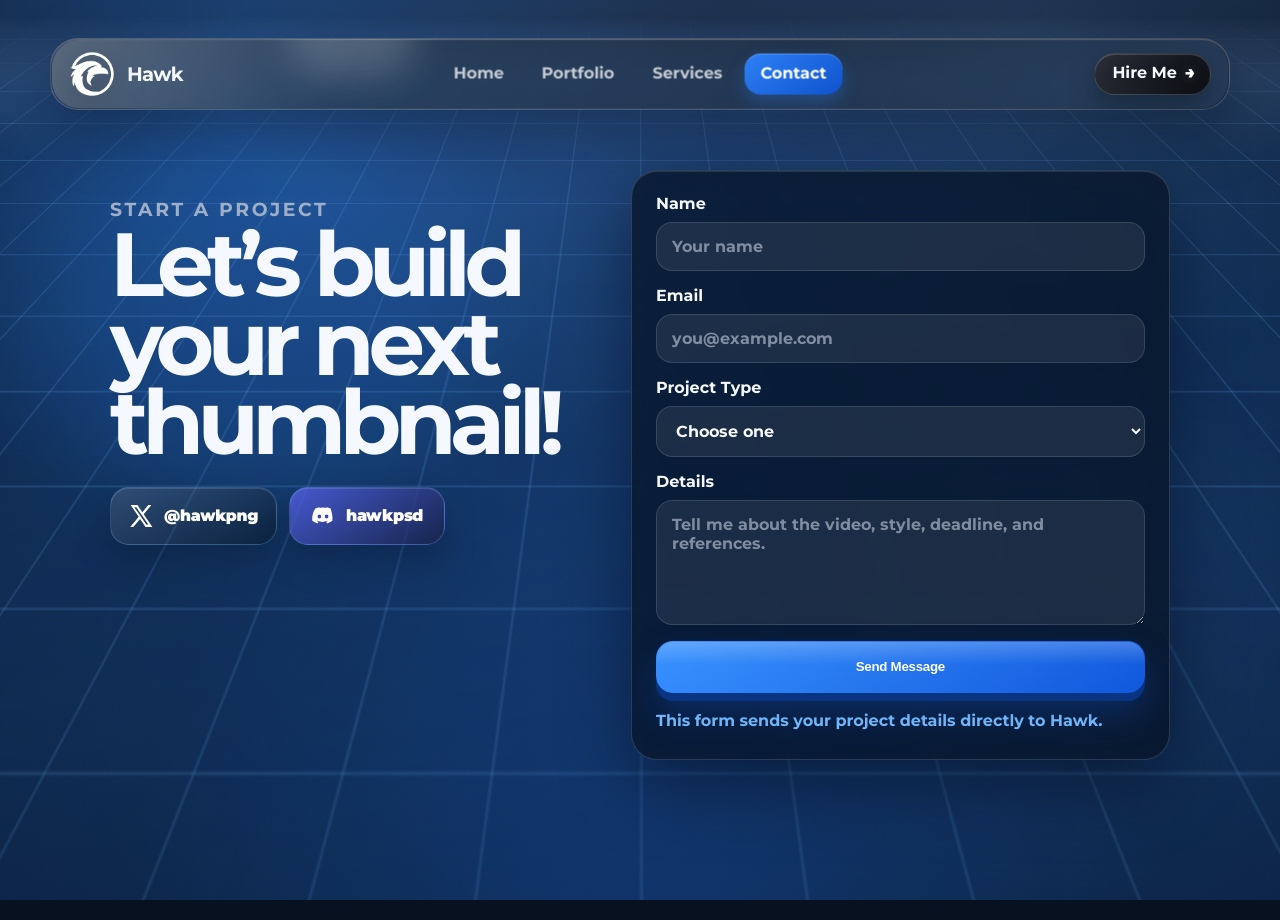
==== commit e57c618f: "Performance improvements (or an attempt at it)" ====
--- a/contact/index.html
+++ b/contact/index.html
@@ -15,7 +15,7 @@
 <body>
   <div class="grid-bg"><div class="grid-plane"></div><div class="glow glow-a"></div><div class="glow glow-b"></div></div>
   <header class="nav liquid-glass">
-    <a href="/" class="brand"><span class="logo-shell"><img src="/hawk-logo.png" alt="Hawk logo"></span><span>Hawk</span></a>
+    <a href="/" class="brand"><span class="logo-shell"><img src="/hawk-logo.png" alt="Hawk logo" loading="lazy" decoding="async"></span><span>Hawk</span></a>
     <nav class="nav-links"><a href="/">Home</a><a href="/portfolio/">Portfolio</a><a href="/services/">Services</a><a href="/contact/" class="active">Contact</a></nav>
     <a class="nav-hire" href="/contact/"><span>Hire Me</span><span class="nav-hire-arrow">→</span></a>
   </header>
--- a/styles.css
+++ b/styles.css
@@ -3270,3 +3270,173 @@
   mix-blend-mode: normal !important;
   filter: none !important;
 }
+
+
+/* PERFORMANCE PATCH: smoother on slower devices without changing the layout. */
+html { scroll-behavior: smooth; }
+body { -webkit-font-smoothing: antialiased; text-rendering: geometricPrecision; }
+
+.grid-plane {
+  will-change: background-position;
+  transform: perspective(760px) rotateX(61deg) translateY(-12%) translateZ(0) !important;
+  backface-visibility: hidden;
+  contain: paint;
+}
+.grid-plane::after { will-change: transform, opacity; }
+
+.glow {
+  animation: none !important;
+  filter: blur(54px) !important;
+  opacity: .30 !important;
+}
+
+/* Remove costly blur/filter reveal animation. */
+.motion-pop,
+.motion-pop.is-visible,
+.reveal,
+.reveal.in-view,
+.page-enter,
+.nav,
+.hero-center > *,
+.youtube-feed,
+.portfolio-grid,
+.contact-form,
+.price-card,
+.glass-card,
+.video-card,
+.thumb-card {
+  filter: none !important;
+  backface-visibility: hidden;
+  transform-style: flat !important;
+}
+
+.motion-pop {
+  opacity: 0 !important;
+  transform: translate3d(0, 14px, 0) scale(.99) !important;
+  transition:
+    opacity .42s ease,
+    transform .46s cubic-bezier(.16, 1, .3, 1),
+    box-shadow .22s ease,
+    border-color .22s ease,
+    background .22s ease !important;
+  will-change: opacity, transform;
+}
+.motion-pop.is-visible {
+  opacity: 1 !important;
+  transform: translate3d(0, 0, 0) scale(1) !important;
+}
+.nav.motion-pop { transform: translate3d(0, -10px, 0) scale(.995) !important; }
+.nav.motion-pop.is-visible { transform: translate3d(0, 0, 0) scale(1) !important; }
+
+/* Disable scroll-scrub blur on the homepage portfolio section. */
+.scroll-reactive-feed,
+.scroll-reactive-feed .feed-head,
+.scroll-reactive-feed .feed-tabs,
+.scroll-reactive-feed .video-card {
+  filter: none !important;
+  transition: opacity .42s ease, transform .46s cubic-bezier(.16, 1, .3, 1) !important;
+  will-change: auto !important;
+}
+.scroll-reactive-feed {
+  opacity: 1 !important;
+  transform: none !important;
+}
+
+/* Thumbnail cards: no individual stagger/blur animation. */
+.video-card,
+.thumb-card,
+.youtube-feed.reveal .video-card,
+.youtube-feed.reveal.in-view .video-card,
+.video-card.reveal,
+.video-card.reveal:not(.is-hidden) {
+  opacity: 1 !important;
+  filter: none !important;
+  transform: none !important;
+  transition:
+    opacity .22s ease,
+    transform .18s ease,
+    box-shadow .18s ease,
+    border-color .18s ease !important;
+  will-change: auto !important;
+}
+.video-card:hover,
+.thumb-card:hover {
+  transform: translate3d(0, -3px, 0) !important;
+}
+
+.yt-thumb,
+.thumb,
+.image-thumb {
+  isolation: isolate;
+  contain: paint;
+  overflow: hidden;
+}
+.yt-thumb img,
+.thumb img,
+.image-thumb img,
+.video-card img,
+.thumb-card img {
+  filter: none !important;
+  mix-blend-mode: normal !important;
+  transform: translateZ(0);
+  backface-visibility: hidden;
+}
+
+.video-card.is-hidden,
+.thumb-card.is-hidden {
+  display: none !important;
+}
+
+/* Lighter glass effects reduce GPU cost. */
+.liquid-glass,
+.hero-card,
+.glass-card,
+.thumb-card,
+.price-card,
+.contact-form,
+.youtube-feed {
+  backdrop-filter: blur(10px) saturate(120%) !important;
+  -webkit-backdrop-filter: blur(10px) saturate(120%) !important;
+}
+
+@media (prefers-reduced-motion: reduce), (max-width: 780px) {
+  *,
+  *::before,
+  *::after {
+    animation-duration: .001ms !important;
+    animation-iteration-count: 1 !important;
+    scroll-behavior: auto !important;
+  }
+
+  .grid-plane,
+  .grid-plane::after,
+  .creator-track,
+  .price-card,
+  .service-card {
+    animation: none !important;
+  }
+
+  .motion-pop,
+  .motion-pop.is-visible,
+  .page-enter,
+  .reveal,
+  .reveal.in-view,
+  .video-card,
+  .thumb-card {
+    opacity: 1 !important;
+    transform: none !important;
+    filter: none !important;
+    transition: opacity .18s ease !important;
+  }
+
+  .liquid-glass,
+  .hero-card,
+  .glass-card,
+  .thumb-card,
+  .price-card,
+  .contact-form,
+  .youtube-feed {
+    backdrop-filter: blur(4px) !important;
+    -webkit-backdrop-filter: blur(4px) !important;
+  }
+}
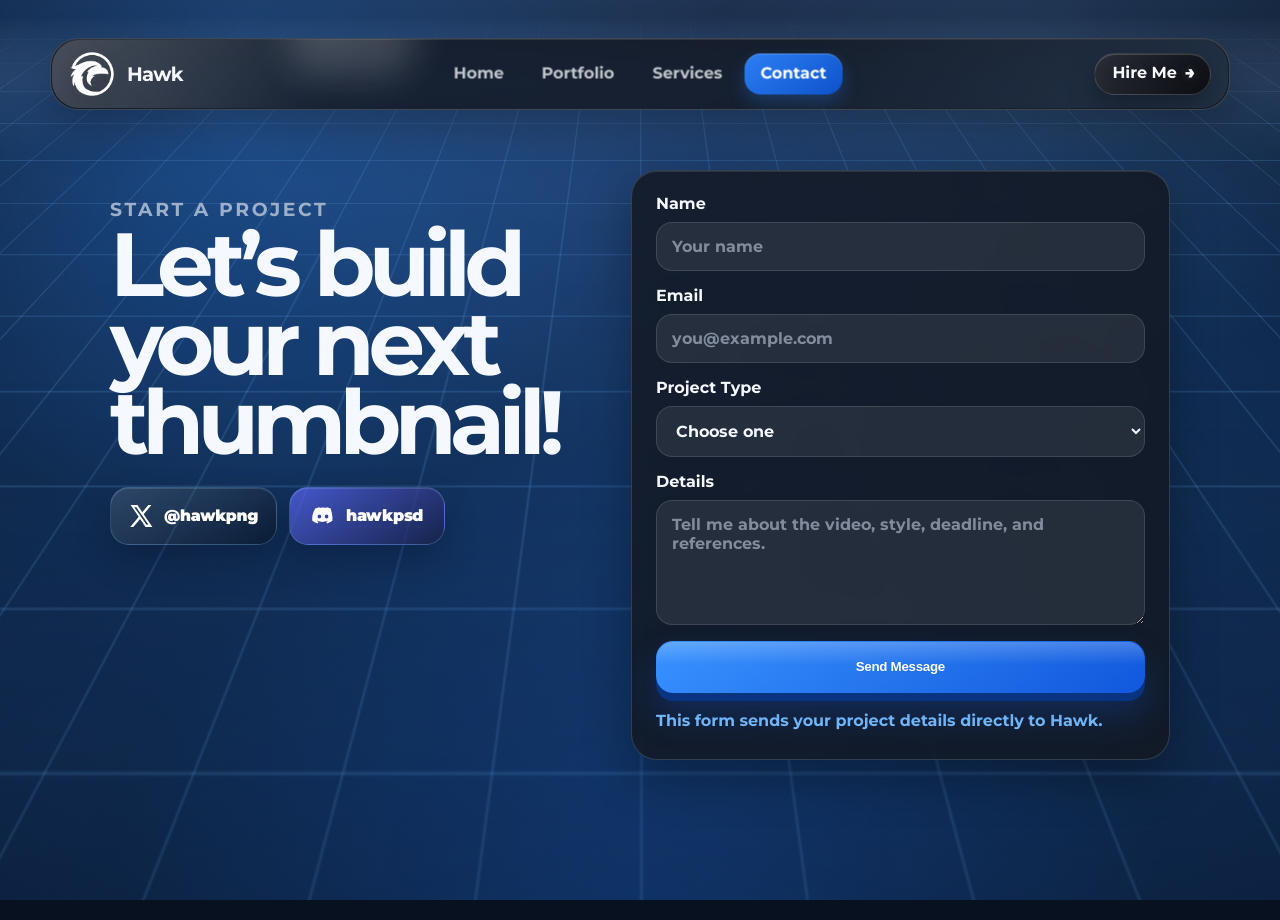
==== commit e30d296b: "Performance Improvements (Attempt 2)" ====
--- a/contact/index.html
+++ b/contact/index.html
@@ -11,6 +11,7 @@
   <link rel="icon" href="/favicon.ico" />
   <link rel="apple-touch-icon" href="/apple-touch-icon.png" />
   <link rel="stylesheet" href="/styles.css" />
+  <!-- hawk no-blur performance build -->
 </head>
 <body>
   <div class="grid-bg"><div class="grid-plane"></div><div class="glow glow-a"></div><div class="glow glow-b"></div></div>
--- a/styles.css
+++ b/styles.css
@@ -3440,3 +3440,194 @@
     -webkit-backdrop-filter: blur(4px) !important;
   }
 }
+
+
+/* ------------------------------------------------------------------
+   HARD PERFORMANCE PATCH / NO-BLUR VERSION
+   This is intentionally placed at the very bottom so it overrides all
+   earlier animation/blur rules from previous revisions.
+------------------------------------------------------------------ */
+
+/* Remove backdrop blur site-wide. This is one of the biggest GPU costs. */
+*,
+*::before,
+*::after {
+  backdrop-filter: none !important;
+  -webkit-backdrop-filter: none !important;
+}
+
+/* Remove CSS filter blur/saturation/brightness effects from animated UI.
+   Thumbnail images stay true-color and unaffected. */
+.motion-pop,
+.motion-pop.is-visible,
+.reveal,
+.reveal.in-view,
+.page-enter,
+.nav,
+.liquid-glass,
+.hero-center,
+.hero-center > *,
+.creator-dock,
+.creator-track,
+.creator-avatar,
+.youtube-feed,
+.feed-head,
+.feed-tabs,
+.video-grid,
+.portfolio-grid,
+.video-card,
+.thumb-card,
+.yt-thumb,
+.thumb,
+.image-thumb,
+.price-card,
+.glass-card,
+.contact-form,
+.spyglass-backdrop,
+.spyglass-viewer,
+.grid-bg,
+.grid-plane,
+.glow {
+  filter: none !important;
+}
+
+/* Remove older scroll-scrub reveal. */
+.scroll-reactive-feed,
+.scroll-reactive-feed .feed-head,
+.scroll-reactive-feed .feed-tabs,
+.scroll-reactive-feed .video-card {
+  opacity: 1 !important;
+  transform: none !important;
+  filter: none !important;
+  transition: none !important;
+  will-change: auto !important;
+}
+
+/* Kill thumbnail reveal/stagger animation completely. */
+.youtube-feed.reveal,
+.youtube-feed.reveal.in-view,
+.youtube-feed.reveal .feed-head,
+.youtube-feed.reveal .feed-tabs,
+.youtube-feed.reveal .video-card,
+.youtube-feed.reveal.in-view .feed-head,
+.youtube-feed.reveal.in-view .feed-tabs,
+.youtube-feed.reveal.in-view .video-card,
+.video-card.reveal,
+.video-card.reveal:not(.is-hidden),
+.thumb-card.reveal,
+.thumb-card.reveal:not(.is-hidden) {
+  opacity: 1 !important;
+  transform: none !important;
+  filter: none !important;
+  transition: none !important;
+  animation: none !important;
+}
+
+/* Keep a light, cheap load-in only for main sections/buttons/text. */
+.motion-pop {
+  opacity: 0 !important;
+  transform: translate3d(0, 8px, 0) !important;
+  transition: opacity .25s ease, transform .25s ease !important;
+  will-change: opacity, transform;
+}
+
+.motion-pop.is-visible {
+  opacity: 1 !important;
+  transform: translate3d(0, 0, 0) !important;
+}
+
+/* Cards should not animate in one-by-one. */
+.video-card,
+.thumb-card {
+  opacity: 1 !important;
+  transform: none !important;
+  filter: none !important;
+  animation: none !important;
+  transition: transform .14s ease, box-shadow .14s ease, border-color .14s ease !important;
+  will-change: auto !important;
+}
+
+.video-card:hover,
+.thumb-card:hover {
+  transform: translate3d(0, -2px, 0) !important;
+}
+
+/* Make glass panels look similar without blur. */
+.liquid-glass,
+.hero-card,
+.glass-card,
+.thumb-card,
+.price-card,
+.contact-form,
+.youtube-feed {
+  background: rgba(20, 25, 34, .86) !important;
+  box-shadow: 0 18px 48px rgba(0,0,0,.32), inset 0 1px 0 rgba(255,255,255,.10) !important;
+}
+
+/* Creator bar and grid kept, but no extra glow blur cost. */
+.glow {
+  display: none !important;
+}
+
+.grid-plane {
+  will-change: background-position !important;
+  contain: paint !important;
+}
+
+/* Spyglass thumbnail viewer: dim background instead of blurring it. */
+body.spyglass-open main,
+body.spyglass-open header,
+body.spyglass-open .grid-bg {
+  filter: none !important;
+}
+
+.spyglass-backdrop,
+.thumbnail-lightbox,
+.lightbox-backdrop {
+  backdrop-filter: none !important;
+  -webkit-backdrop-filter: none !important;
+  filter: none !important;
+  background: rgba(2, 6, 14, .82) !important;
+}
+
+/* All thumbnail images: never alter colors. */
+.yt-thumb img,
+.thumb img,
+.image-thumb img,
+.video-card img,
+.thumb-card img {
+  filter: none !important;
+  mix-blend-mode: normal !important;
+  opacity: 1 !important;
+  transform: translateZ(0);
+  backface-visibility: hidden;
+}
+
+/* Ensure filtering is instant and cheap. */
+.video-card.is-hidden,
+.thumb-card.is-hidden {
+  display: none !important;
+}
+
+/* Mobile/lower power: disable most continuous animations. */
+@media (max-width: 900px), (prefers-reduced-motion: reduce) {
+  *,
+  *::before,
+  *::after {
+    animation: none !important;
+    transition-duration: .001ms !important;
+  }
+
+  html {
+    scroll-behavior: auto !important;
+  }
+
+  .motion-pop,
+  .motion-pop.is-visible,
+  .video-card,
+  .thumb-card {
+    opacity: 1 !important;
+    transform: none !important;
+    filter: none !important;
+  }
+}
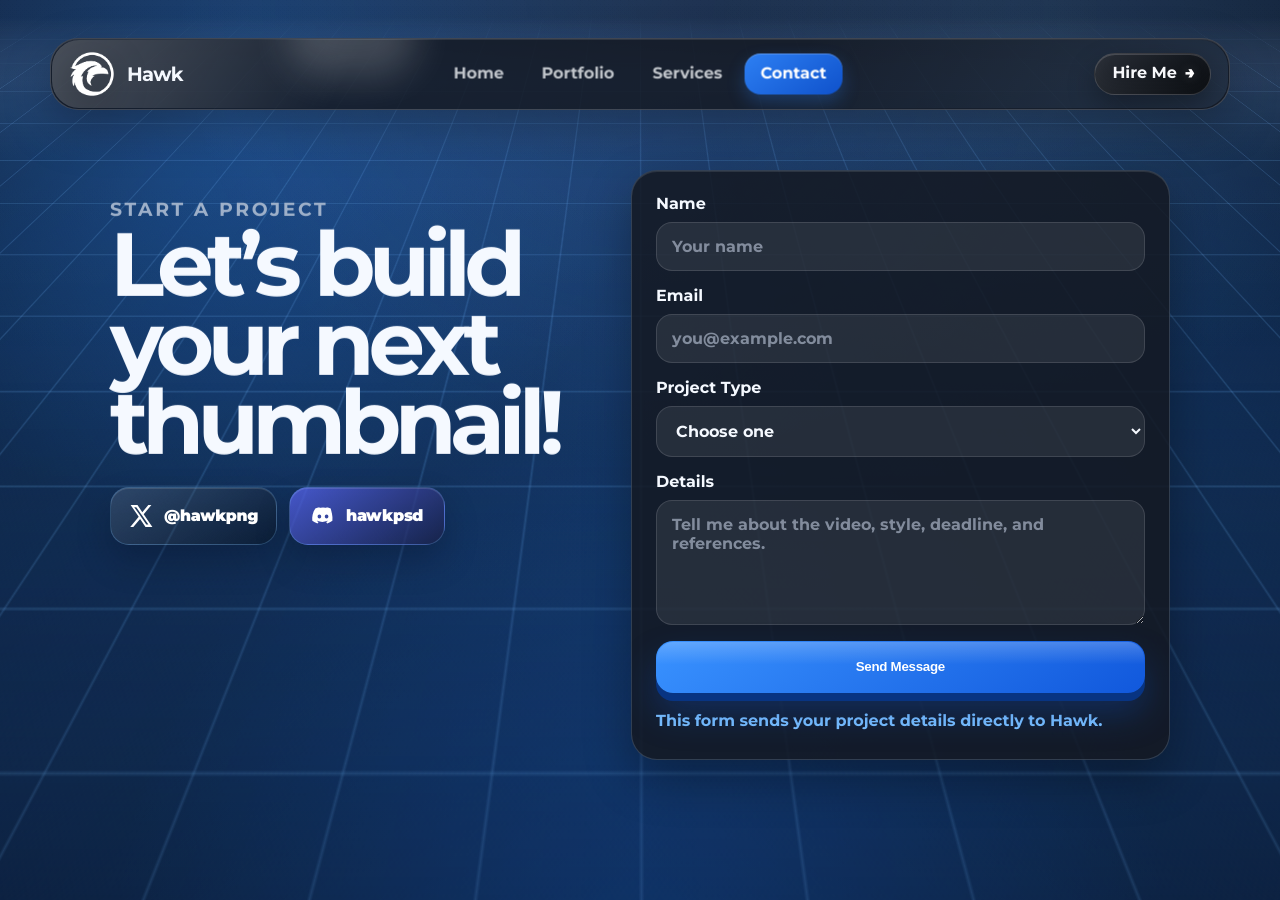
==== commit e1ed6f3f: "Add files via upload" ====
--- a/contact/index.html
+++ b/contact/index.html
@@ -7,9 +7,13 @@
   <link rel="preconnect" href="https://fonts.googleapis.com">
   <link rel="preconnect" href="https://fonts.gstatic.com" crossorigin>
   <link href="https://fonts.googleapis.com/css2?family=Montserrat:wght@700;800;900&display=swap" rel="stylesheet">
-    <link rel="icon" type="image/png" sizes="32x32" href="/favicon.png" />
-  <link rel="icon" href="/favicon.ico" />
-  <link rel="apple-touch-icon" href="/apple-touch-icon.png" />
+    <link rel="icon" type="image/png" sizes="16x16" href="/favicon-16.png?v=2026-02" />
+  <link rel="icon" type="image/png" sizes="32x32" href="/favicon-32.png?v=2026-02" />
+  <link rel="icon" type="image/png" sizes="48x48" href="/favicon-48.png?v=2026-02" />
+  <link rel="icon" type="image/png" href="/favicon.png?v=2026-02" />
+  <link rel="shortcut icon" href="/favicon.ico?v=2026-02" />
+  <link rel="apple-touch-icon" href="/apple-touch-icon.png?v=2026-02" />
+  <link rel="manifest" href="/site.webmanifest?v=2026-02" />
   <link rel="stylesheet" href="/styles.css" />
   <!-- hawk no-blur performance build -->
 </head>
@@ -50,6 +54,8 @@
       </form>
     </section>
   </main>
+    <script src="/portfolio-data.js"></script>
+  <script src="/creators-data.js"></script>
   <script src="/script.js"></script>
 </body>
 </html>
--- a/styles.css
+++ b/styles.css
@@ -3631,3 +3631,318 @@
     filter: none !important;
   }
 }
+
+
+/* ------------------------------------------------------------------
+   EASY-UPDATE + MOBILE + PERFORMANCE PATCH
+   - removes the temporary grey left-side load bar
+   - improves mobile layout
+   - avoids heavy blur/reveal effects on thumbnail-heavy pages
+------------------------------------------------------------------ */
+
+/* Kill any old transition/load overlays that showed as a grey vertical bar. */
+.page-transition,
+.page-transition::before,
+.page-transition::after,
+.transition-overlay,
+.transition-overlay::before,
+.transition-overlay::after,
+body::before,
+body::after {
+  display: none !important;
+  opacity: 0 !important;
+  visibility: hidden !important;
+  pointer-events: none !important;
+  animation: none !important;
+  transition: none !important;
+}
+
+/* Keep background behind the site and prevent accidental overlay stacking. */
+.grid-bg { z-index: -10 !important; }
+.nav, .page, main, header { position: relative; z-index: 1; }
+
+/* Better default sizing and smoother native scroll. */
+html {
+  scroll-behavior: smooth;
+  overflow-x: hidden;
+}
+body {
+  overflow-x: hidden;
+  min-width: 0;
+}
+
+/* Thumbnail-heavy sections should not use blur-heavy reveal effects. */
+.video-card,
+.thumb-card,
+.youtube-feed,
+.portfolio-grid,
+.scroll-reactive-feed,
+.scroll-reactive-feed .video-card {
+  filter: none !important;
+  will-change: auto !important;
+}
+.video-card,
+.thumb-card {
+  opacity: 1 !important;
+  transform: none !important;
+  animation: none !important;
+  transition: transform .16s ease, box-shadow .16s ease, border-color .16s ease !important;
+}
+.video-card:hover,
+.thumb-card:hover {
+  transform: translate3d(0, -3px, 0) !important;
+}
+.scroll-reactive-feed {
+  opacity: 1 !important;
+  transform: none !important;
+}
+
+/* Load images cheaply and keep colors exact. */
+.yt-thumb img,
+.thumb img,
+.image-thumb img,
+.video-card img,
+.thumb-card img {
+  filter: none !important;
+  mix-blend-mode: normal !important;
+  opacity: 1 !important;
+  transform: translateZ(0);
+  backface-visibility: hidden;
+}
+
+/* Lighter glass so the design stays similar but performs better. */
+.liquid-glass,
+.hero-card,
+.glass-card,
+.thumb-card,
+.price-card,
+.contact-form,
+.youtube-feed {
+  backdrop-filter: none !important;
+  -webkit-backdrop-filter: none !important;
+}
+
+/* Responsive fixes */
+@media (max-width: 900px) {
+  .nav {
+    width: min(100% - 22px, 720px) !important;
+    min-height: auto !important;
+    margin-top: 12px !important;
+    padding: 10px 12px !important;
+    border-radius: 20px !important;
+    display: grid !important;
+    grid-template-columns: 1fr auto !important;
+    grid-template-areas:
+      "brand hire"
+      "links links" !important;
+    row-gap: 10px !important;
+  }
+
+  .brand { grid-area: brand; min-width: 0; }
+  .nav-hire { grid-area: hire; margin-left: 0 !important; }
+  .nav-links {
+    grid-area: links;
+    position: static !important;
+    transform: none !important;
+    width: 100%;
+    justify-content: center;
+    flex-wrap: wrap;
+    gap: 6px !important;
+  }
+
+  .nav-links a {
+    padding: 9px 11px !important;
+    font-size: .9rem !important;
+  }
+
+  .page {
+    width: min(100% - 22px, 720px) !important;
+    padding-top: 44px !important;
+  }
+
+  .hero-minimal {
+    min-height: calc(100svh - 170px) !important;
+    display: flex !important;
+    align-items: center !important;
+    justify-content: center !important;
+  }
+
+  .hero-center {
+    width: 100% !important;
+    transform: none !important;
+  }
+
+  .hero-name {
+    font-size: clamp(4.2rem, 22vw, 8rem) !important;
+    text-align: center !important;
+  }
+
+  .creator-dock {
+    width: min(94vw, 520px) !important;
+    overflow: hidden !important;
+  }
+
+  .youtube-feed {
+    padding: 16px !important;
+    border-radius: 22px !important;
+  }
+
+  .feed-head {
+    align-items: flex-start !important;
+    flex-direction: column !important;
+    gap: 12px !important;
+  }
+
+  .feed-tabs {
+    gap: 8px !important;
+    overflow-x: auto !important;
+    padding-bottom: 10px !important;
+    -webkit-overflow-scrolling: touch;
+  }
+
+  .video-grid,
+  .portfolio-grid {
+    grid-template-columns: 1fr !important;
+    gap: 20px !important;
+  }
+
+  .yt-thumb,
+  .thumb {
+    border-radius: 16px !important;
+  }
+
+  .page-heading h1 {
+    font-size: clamp(3rem, 16vw, 5.5rem) !important;
+    text-align: left !important;
+  }
+
+  .price-grid,
+  .services-grid,
+  .contact-grid {
+    grid-template-columns: 1fr !important;
+  }
+
+  .contact-form,
+  .price-card,
+  .glass-card {
+    padding: 18px !important;
+  }
+}
+
+@media (max-width: 520px) {
+  .logo-shell {
+    width: 38px !important;
+    height: 38px !important;
+  }
+  .brand span:last-child {
+    font-size: 1rem !important;
+  }
+  .nav-hire {
+    min-height: 36px !important;
+    font-size: .86rem !important;
+    padding: 0 12px !important;
+  }
+  .nav-links a {
+    font-size: .82rem !important;
+    padding: 8px 9px !important;
+  }
+  .creator-avatar {
+    width: 48px !important;
+    height: 48px !important;
+  }
+  .video-card h3,
+  .thumb-card h3 {
+    font-size: 1rem !important;
+  }
+}
+
+/* Lower-power/mobile devices: turn continuous animations way down. */
+@media (max-width: 900px), (prefers-reduced-motion: reduce) {
+  .grid-plane,
+  .grid-plane::after,
+  .creator-track,
+  .price-card,
+  .service-card {
+    animation: none !important;
+  }
+
+  .motion-pop,
+  .motion-pop.is-visible,
+  .reveal,
+  .reveal.in-view {
+    opacity: 1 !important;
+    transform: none !important;
+    filter: none !important;
+    transition: opacity .16s ease !important;
+  }
+}
+
+
+/* ------------------------------------------------------------------
+   SHINE CONTAINMENT PATCH
+   Keeps any thumbnail shine/sheen effect inside the thumbnail card only,
+   preventing it from sweeping across the full screen.
+------------------------------------------------------------------ */
+
+.video-card,
+.thumb-card {
+  position: relative !important;
+  overflow: hidden !important;
+  isolation: isolate !important;
+  contain: paint !important;
+}
+
+.yt-thumb,
+.thumb,
+.image-thumb {
+  position: relative !important;
+  overflow: hidden !important;
+  isolation: isolate !important;
+  contain: paint !important;
+}
+
+/* Disable any old global card shine pseudo-elements that can escape the card. */
+.video-card::before,
+.video-card::after,
+.thumb-card::before,
+.thumb-card::after,
+.youtube-feed::before,
+.youtube-feed::after,
+.portfolio-grid::before,
+.portfolio-grid::after {
+  max-width: 100% !important;
+  max-height: 100% !important;
+  pointer-events: none !important;
+  overflow: hidden !important;
+}
+
+/* If the shine exists, force it to be clipped to the thumbnail image/card area. */
+.yt-thumb::after,
+.thumb::after,
+.image-thumb::after {
+  content: "" !important;
+  position: absolute !important;
+  inset: 0 !important;
+  z-index: 3 !important;
+  pointer-events: none !important;
+  background: linear-gradient(110deg, transparent 0%, rgba(255,255,255,.18) 42%, rgba(255,255,255,.34) 50%, rgba(255,255,255,.14) 58%, transparent 100%) !important;
+  transform: translateX(-135%) skewX(-18deg) !important;
+  opacity: 0 !important;
+  transition: transform .72s cubic-bezier(.16, 1, .3, 1), opacity .22s ease !important;
+}
+
+.video-card:hover .yt-thumb::after,
+.thumb-card:hover .thumb::after,
+.video-card:hover .image-thumb::after,
+.thumb-card:hover .image-thumb::after {
+  transform: translateX(135%) skewX(-18deg) !important;
+  opacity: 1 !important;
+}
+
+/* Prevent any accidental viewport-sized shine layers on portfolio hover. */
+.video-card:hover::before,
+.video-card:hover::after,
+.thumb-card:hover::before,
+.thumb-card:hover::after {
+  transform: none !important;
+}
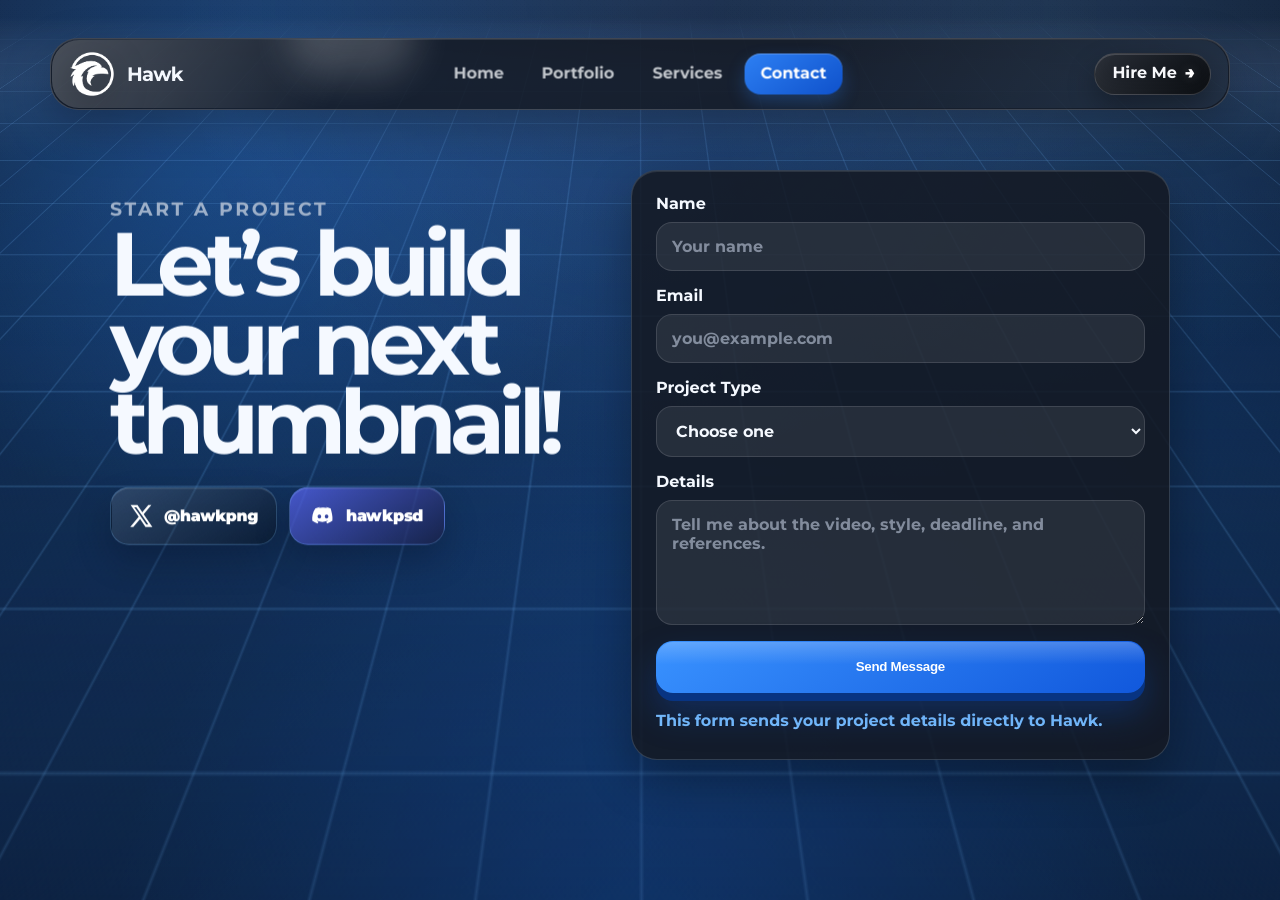
==== commit 72c13d1e: "Add files via upload" ====
--- a/contact/index.html
+++ b/contact/index.html
@@ -54,7 +54,7 @@
       </form>
     </section>
   </main>
-    <script src="/portfolio-data.js"></script>
+  <script src="/portfolio-data.js"></script>
   <script src="/creators-data.js"></script>
   <script src="/script.js"></script>
 </body>
--- a/styles.css
+++ b/styles.css
@@ -3946,3 +3946,317 @@
 .thumb-card:hover::after {
   transform: none !important;
 }
+
+
+/* ------------------------------------------------------------------
+   BUG FIX PATCH
+   Fixes category filters, thumbnail preview, runaway shine overlays,
+   grey load bar, and restores the creator dock feel.
+------------------------------------------------------------------ */
+
+/* Remove the old full-section shine. Shine should only live inside thumbnail boxes. */
+.youtube-feed::before,
+.youtube-feed::after,
+.portfolio-grid::before,
+.portfolio-grid::after,
+.page::before,
+.page::after,
+main::before,
+main::after {
+  content: none !important;
+  display: none !important;
+  opacity: 0 !important;
+  visibility: hidden !important;
+  pointer-events: none !important;
+  animation: none !important;
+}
+
+/* Fully kill old page-transition overlays / grey bars. */
+.page-transition,
+.page-transition::before,
+.page-transition::after,
+.transition-overlay,
+.transition-overlay::before,
+.transition-overlay::after {
+  display: none !important;
+  width: 0 !important;
+  height: 0 !important;
+  opacity: 0 !important;
+  visibility: hidden !important;
+  pointer-events: none !important;
+  animation: none !important;
+  transition: none !important;
+}
+
+/* Keep the shine clipped to the actual thumbnail image only. */
+.video-card,
+.thumb-card {
+  position: relative !important;
+  overflow: visible !important;
+  isolation: isolate !important;
+}
+
+.yt-thumb,
+.thumb,
+.image-thumb {
+  position: relative !important;
+  overflow: hidden !important;
+  isolation: isolate !important;
+  contain: paint !important;
+}
+
+.video-card::before,
+.video-card::after,
+.thumb-card::before,
+.thumb-card::after {
+  content: none !important;
+  display: none !important;
+}
+
+.yt-thumb::before,
+.thumb::before,
+.image-thumb::before {
+  content: "" !important;
+  position: absolute !important;
+  inset: 0 !important;
+  z-index: 3 !important;
+  pointer-events: none !important;
+  opacity: 0 !important;
+  background: linear-gradient(115deg, transparent 0%, rgba(255,255,255,.13) 42%, rgba(255,255,255,.28) 50%, rgba(255,255,255,.12) 58%, transparent 100%) !important;
+  transform: translateX(-135%) skewX(-18deg) !important;
+  transition: transform .58s cubic-bezier(.16, 1, .3, 1), opacity .18s ease !important;
+}
+
+.yt-thumb::after,
+.thumb::after,
+.image-thumb::after {
+  content: none !important;
+  display: none !important;
+}
+
+.video-card:hover .yt-thumb::before,
+.video-card:hover .image-thumb::before,
+.thumb-card:hover .thumb::before,
+.thumb-card:hover .image-thumb::before {
+  opacity: 1 !important;
+  transform: translateX(135%) skewX(-18deg) !important;
+}
+
+/* Filtering must use display none for hidden cards. */
+.video-card.is-hidden,
+.thumb-card.is-hidden {
+  display: none !important;
+}
+
+.video-card:not(.is-hidden),
+.thumb-card:not(.is-hidden) {
+  display: block;
+}
+
+/* Restore the creator bar/dock behavior closer to the earlier version. */
+.creator-dock {
+  width: min(760px, 92vw) !important;
+  height: clamp(82px, 12vw, 118px) !important;
+  overflow: hidden !important;
+  mask-image: linear-gradient(90deg, transparent 0%, #000 15%, #000 85%, transparent 100%) !important;
+  -webkit-mask-image: linear-gradient(90deg, transparent 0%, #000 15%, #000 85%, transparent 100%) !important;
+}
+
+.creator-track {
+  display: flex !important;
+  align-items: center !important;
+  gap: clamp(18px, 2.4vw, 28px) !important;
+  width: max-content !important;
+  animation: creatorLoop 34s linear infinite !important;
+  will-change: transform !important;
+}
+
+.creator-avatar {
+  flex: 0 0 auto !important;
+  width: clamp(54px, 7vw, 74px) !important;
+  height: clamp(54px, 7vw, 74px) !important;
+  border-radius: 999px !important;
+  overflow: hidden !important;
+  transform-origin: center center !important;
+  transition: box-shadow .18s ease !important;
+  will-change: transform, opacity !important;
+}
+
+.creator-avatar img {
+  width: 100% !important;
+  height: 100% !important;
+  object-fit: cover !important;
+  border-radius: inherit !important;
+  display: block !important;
+}
+
+/* Thumbnail click cursor restored. */
+.image-thumb {
+  cursor: zoom-in !important;
+}
+
+/* Spyglass/dim preview, no background blur. */
+.spyglass-viewer {
+  position: fixed !important;
+  inset: 0 !important;
+  z-index: 9999 !important;
+  display: grid !important;
+  place-items: center !important;
+  padding: 28px !important;
+  background: rgba(2, 6, 14, .86) !important;
+  opacity: 0 !important;
+  visibility: hidden !important;
+  pointer-events: none !important;
+  transition: opacity .22s ease, visibility .22s ease !important;
+  backdrop-filter: none !important;
+  -webkit-backdrop-filter: none !important;
+}
+
+.spyglass-viewer.is-open {
+  opacity: 1 !important;
+  visibility: visible !important;
+  pointer-events: auto !important;
+}
+
+.spyglass-frame {
+  width: min(1120px, 94vw) !important;
+  margin: 0 !important;
+}
+
+.spyglass-frame img {
+  width: 100% !important;
+  height: auto !important;
+  display: block !important;
+  border-radius: 18px !important;
+  box-shadow: 0 28px 80px rgba(0,0,0,.58) !important;
+}
+
+.spyglass-frame figcaption {
+  margin-top: 14px !important;
+  text-align: center !important;
+}
+
+.spyglass-title {
+  display: block !important;
+  color: #fff !important;
+  font-weight: 900 !important;
+  font-size: clamp(1.05rem, 2vw, 1.45rem) !important;
+}
+
+.spyglass-subtitle {
+  display: block !important;
+  margin-top: 5px !important;
+  color: rgba(230, 236, 247, .72) !important;
+  font-weight: 700 !important;
+}
+
+.spyglass-close {
+  position: fixed !important;
+  top: 20px !important;
+  right: 22px !important;
+  z-index: 10000 !important;
+  width: 42px !important;
+  height: 42px !important;
+  border-radius: 999px !important;
+  border: 1px solid rgba(255,255,255,.18) !important;
+  background: rgba(20,25,34,.92) !important;
+  color: #fff !important;
+  font-size: 1.7rem !important;
+  cursor: pointer !important;
+}
+
+@media (max-width: 900px), (prefers-reduced-motion: reduce) {
+  .creator-track {
+    animation: creatorLoop 44s linear infinite !important;
+  }
+}
+
+
+/* ------------------------------------------------------------------
+   CREATOR BAR SCROLL FIX
+   Forces the client/profile picture dock to continuously scroll again.
+   This override is intentionally last so older performance/mobile rules
+   cannot accidentally stop the track animation.
+------------------------------------------------------------------ */
+
+.creator-dock {
+  width: min(760px, 92vw) !important;
+  height: clamp(82px, 12vw, 118px) !important;
+  display: flex !important;
+  align-items: center !important;
+  overflow: hidden !important;
+  position: relative !important;
+  mask-image: linear-gradient(90deg, transparent 0%, #000 15%, #000 85%, transparent 100%) !important;
+  -webkit-mask-image: linear-gradient(90deg, transparent 0%, #000 15%, #000 85%, transparent 100%) !important;
+}
+
+.creator-track {
+  display: flex !important;
+  align-items: center !important;
+  flex-wrap: nowrap !important;
+  gap: clamp(18px, 2.4vw, 28px) !important;
+  width: max-content !important;
+  min-width: max-content !important;
+  animation-name: hawkCreatorScrollLoop !important;
+  animation-duration: 34s !important;
+  animation-timing-function: linear !important;
+  animation-iteration-count: infinite !important;
+  animation-play-state: running !important;
+  will-change: transform !important;
+  transform: translate3d(0, 0, 0);
+}
+
+.creator-track:hover {
+  animation-play-state: running !important;
+}
+
+.creator-avatar {
+  flex: 0 0 auto !important;
+  width: clamp(54px, 7vw, 74px) !important;
+  height: clamp(54px, 7vw, 74px) !important;
+  border-radius: 999px !important;
+  overflow: hidden !important;
+  transform-origin: center center !important;
+}
+
+.creator-avatar img {
+  width: 100% !important;
+  height: 100% !important;
+  object-fit: cover !important;
+  display: block !important;
+  border-radius: inherit !important;
+}
+
+@keyframes hawkCreatorScrollLoop {
+  from {
+    transform: translate3d(0, 0, 0);
+  }
+  to {
+    transform: translate3d(-50%, 0, 0);
+  }
+}
+
+@media (max-width: 900px) {
+  .creator-track {
+    animation-name: hawkCreatorScrollLoop !important;
+    animation-duration: 42s !important;
+    animation-timing-function: linear !important;
+    animation-iteration-count: infinite !important;
+    animation-play-state: running !important;
+  }
+}
+
+@media (prefers-reduced-motion: reduce) {
+  .creator-track {
+    animation-name: hawkCreatorScrollLoop !important;
+    animation-duration: 60s !important;
+    animation-timing-function: linear !important;
+    animation-iteration-count: infinite !important;
+    animation-play-state: running !important;
+  }
+}
+
+/* QuacksBlox visibility fix */
+.video-card[data-category="roblox"], .thumb-card[data-category="roblox"] { visibility: visible; }
+.video-card.is-hidden, .thumb-card.is-hidden { display: none !important; }
+.video-card:not(.is-hidden), .thumb-card:not(.is-hidden) { display: block; }
